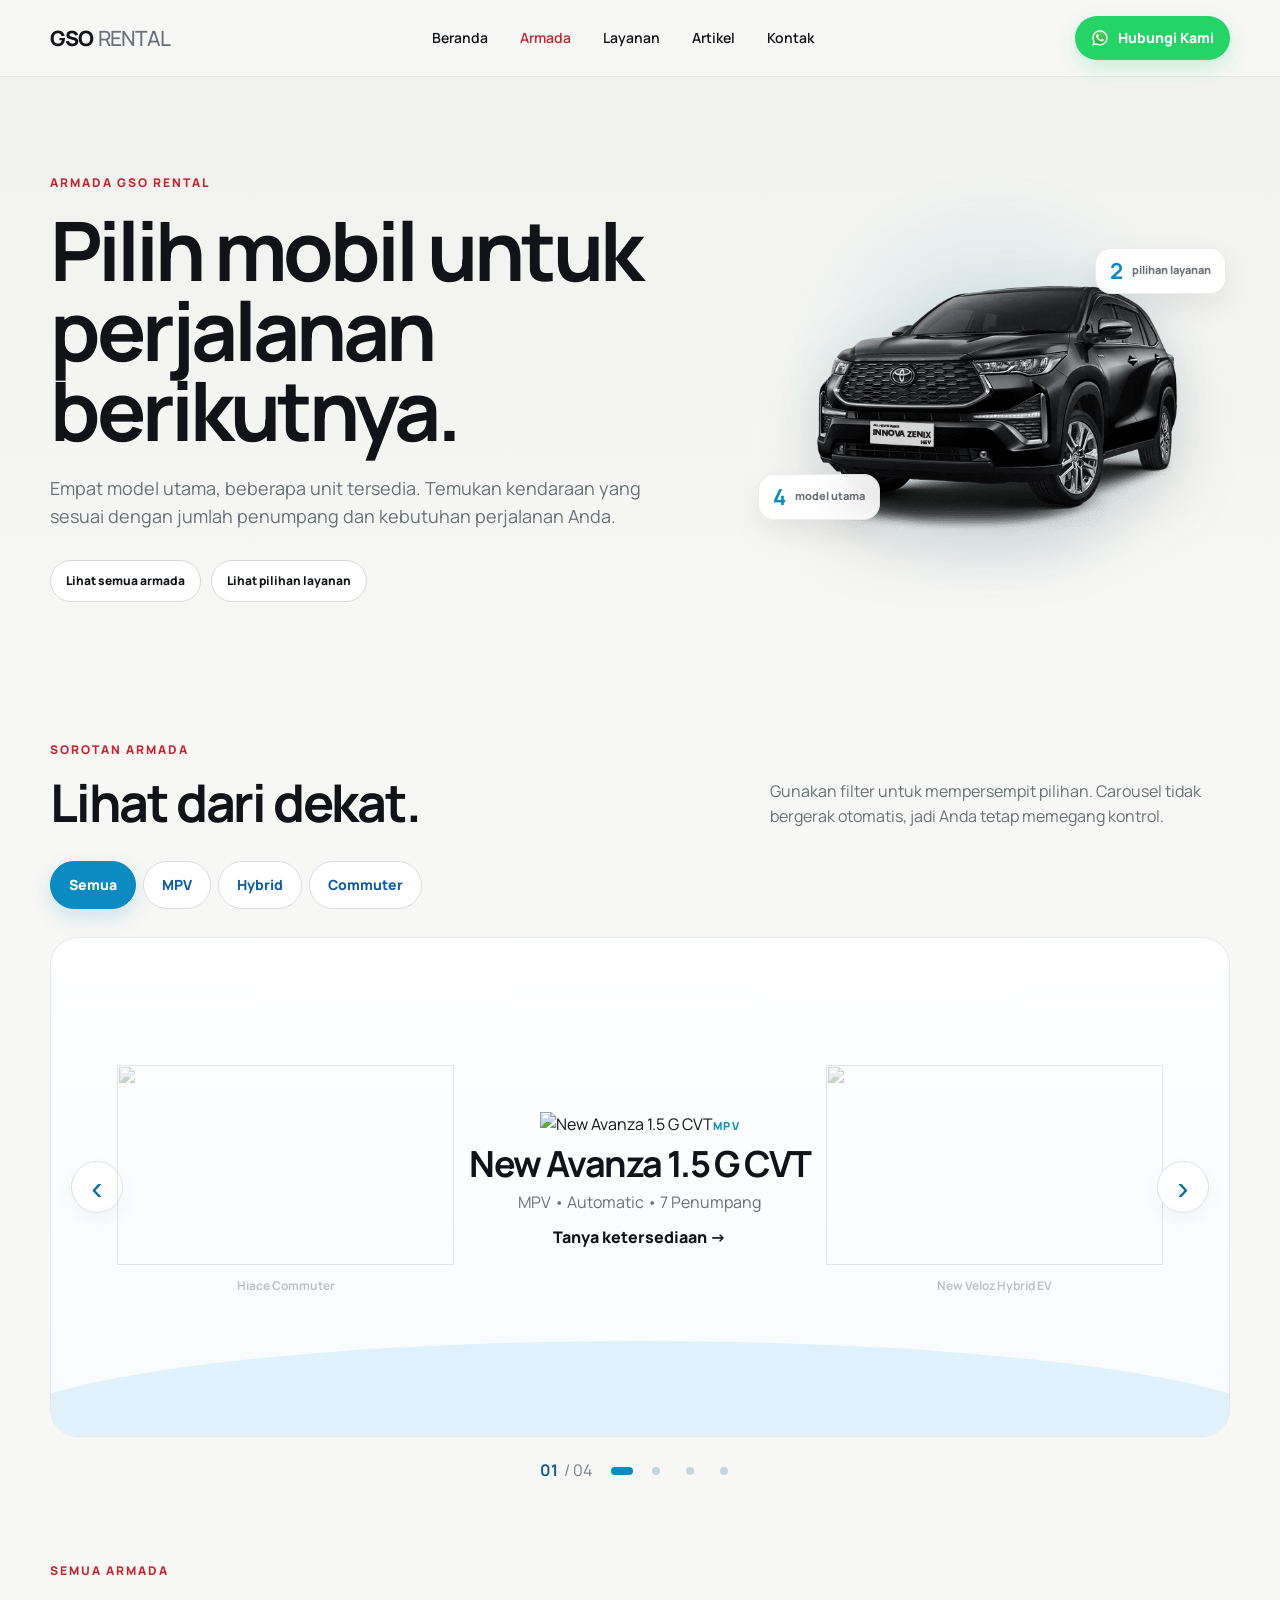
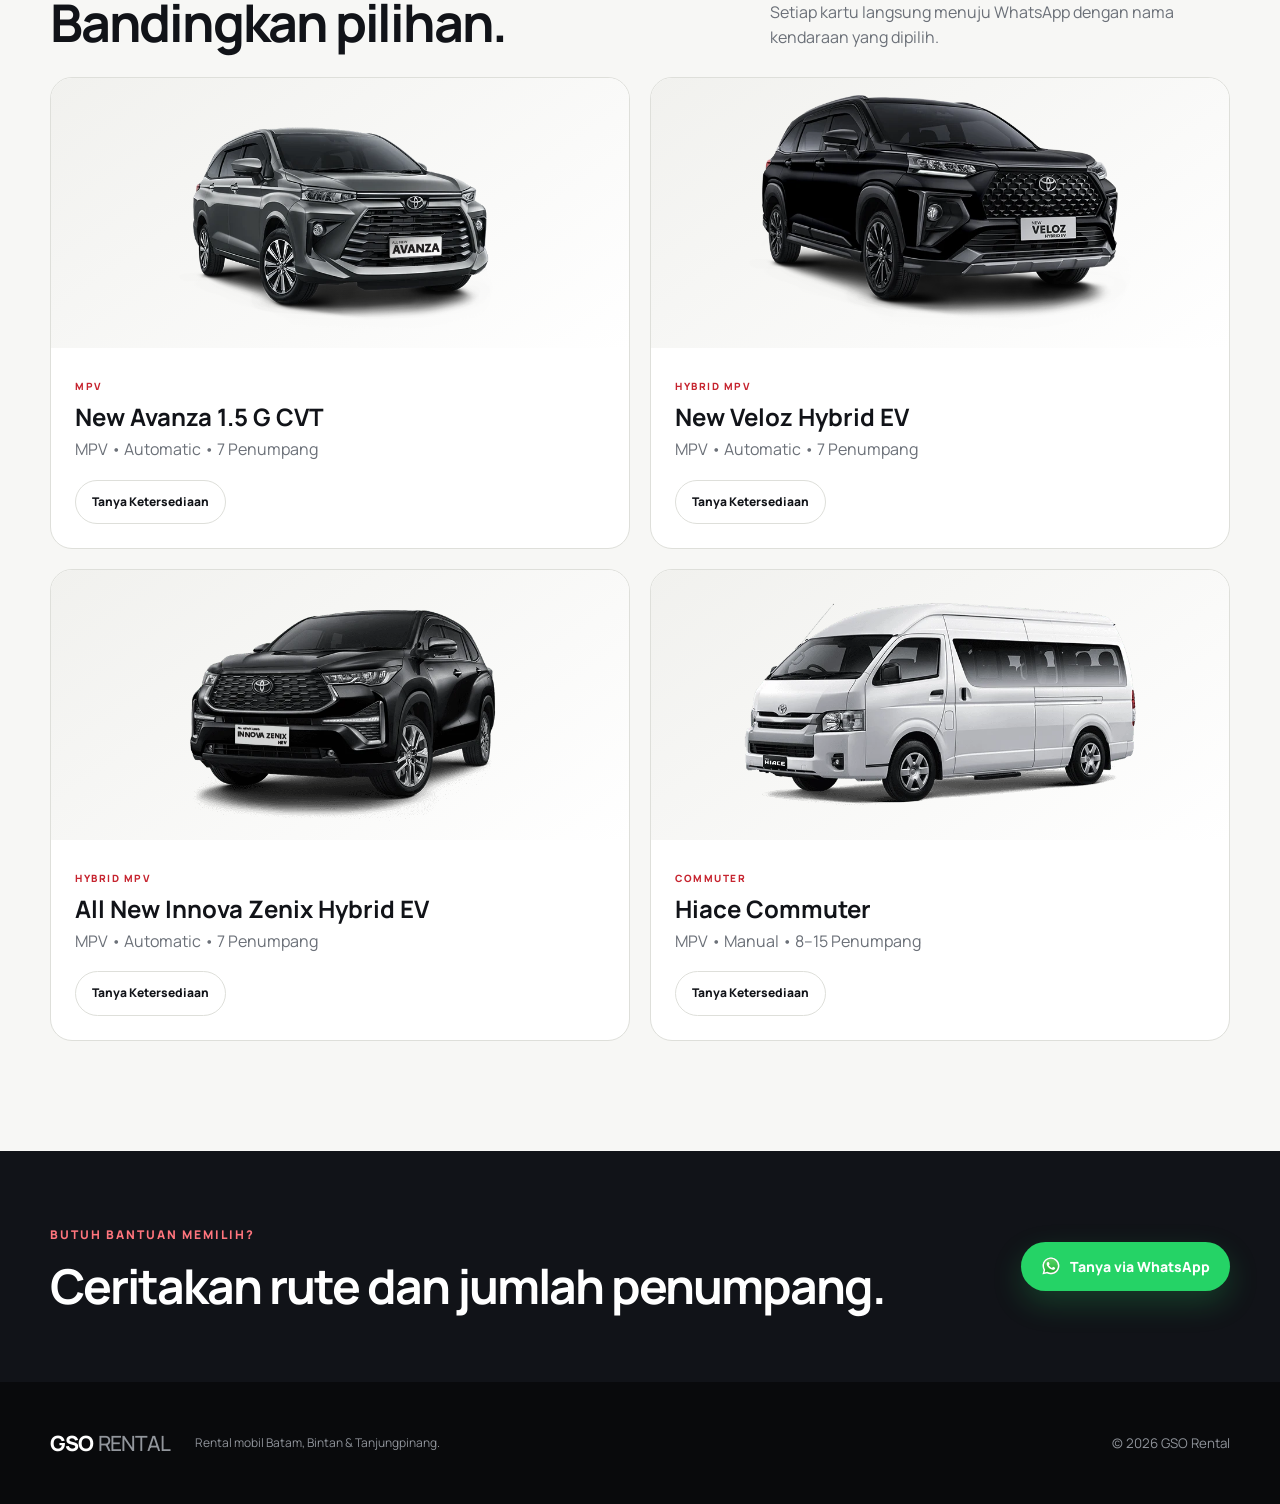
==== armada/index.html @ a5f372db "Restructure site for production clean URLs" ====
<!doctype html>
<html lang="id">
<head>
  <meta charset="utf-8">
  <meta name="viewport" content="width=device-width,initial-scale=1">
  <meta name="description" content="Lihat pilihan armada GSO Rental: Avanza, Veloz Hybrid, Innova Zenix Hybrid dan Hiace untuk kebutuhan perjalanan di Batam, Bintan dan Tanjungpinang.">
  <meta name="robots" content="noindex,nofollow">
  <meta name="theme-color" content="#111318">
  <meta property="og:locale" content="id_ID">
  <meta property="og:type" content="website">
  <meta property="og:title" content="Armada GSO Rental | Avanza, Veloz Hybrid, Zenix & Hiace">
  <meta property="og:description" content="Pilih armada GSO Rental sesuai jumlah penumpang dan kebutuhan perjalanan di Batam, Bintan dan Tanjungpinang.">
  <title>Armada | GSO Rental</title>
  <link rel="icon" href="/favicon.ico" sizes="any">
  <link rel="icon" href="/favicon.svg" type="image/svg+xml">
  <script>document.documentElement.classList.add('js');</script>
  <link rel="preconnect" href="https://fonts.googleapis.com">
  <link rel="preconnect" href="https://fonts.gstatic.com" crossorigin>
  <link href="https://fonts.googleapis.com/css2?family=Manrope:wght@400;500;600;700;800&display=swap" rel="stylesheet">
  <link rel="stylesheet" href="/style.css">
</head>
<body>
<header class="nav-wrap">
  <nav class="nav container" aria-label="Navigasi utama">
    <a class="brand" href="/" aria-label="GSO Rental beranda">GSO<span>RENTAL</span></a>
    <div class="nav-links" id="primary-nav">
      <a href="/">Beranda</a><a href="/armada/" class="active" aria-current="page">Armada</a><a href="/layanan/">Layanan</a><a href="/artikel/">Artikel</a><a href="/#kontak">Kontak</a>
    </div>
    <div class="nav-actions">
      <button class="nav-toggle" type="button" aria-expanded="false" aria-controls="primary-nav" aria-label="Buka menu"><span></span><span></span><span></span></button>
      <a class="btn btn-small nav-cta" href="https://wa.me/6281383552217" target="_blank" rel="noopener"><img src="/assets/whatsapp.svg" width="18" height="18" alt="" aria-hidden="true"> Hubungi Kami</a>
    </div>
  </nav>
</header>
<main>
  <section class="page-hero catalog-hero">
    <div class="container page-hero-inner">
      <div class="page-hero-copy">
        <span class="eyebrow">ARMADA GSO RENTAL</span>
        <h1>Pilih mobil untuk perjalanan berikutnya.</h1>
        <p>Empat model utama, beberapa unit tersedia. Temukan kendaraan yang sesuai dengan jumlah penumpang dan kebutuhan perjalanan Anda.</p>
        <div class="hero-jump-links" aria-label="Pilihan cepat armada">
          <a href="#catalog">Lihat semua armada</a>
          <a href="/layanan/">Lihat pilihan layanan</a>
        </div>
      </div>
      <div class="catalog-hero-visual" aria-hidden="true">
        <div class="catalog-hero-glow"></div>
        <img src="/assets/zenix.webp" width="688" height="408" alt="" fetchpriority="high">
        <div class="catalog-fact fact-one"><strong>4</strong><span>model utama</span></div>
        <div class="catalog-fact fact-two"><strong>2</strong><span>pilihan layanan</span></div>
      </div>
    </div>
  </section>

  <section class="catalog-section container" id="catalog">
    <div class="catalog-section-head reveal">
      <div><span class="eyebrow">SOROTAN ARMADA</span><h2>Lihat dari dekat.</h2></div>
      <p>Gunakan filter untuk mempersempit pilihan. Carousel tidak bergerak otomatis, jadi Anda tetap memegang kontrol.</p>
    </div>

    <div class="catalog-tabs reveal" aria-label="Filter armada">
      <button class="catalog-tab active" data-filter="all" type="button" aria-pressed="true">Semua</button>
      <button class="catalog-tab" data-filter="mpv" type="button" aria-pressed="false">MPV</button>
      <button class="catalog-tab" data-filter="hybrid" type="button" aria-pressed="false">Hybrid</button>
      <button class="catalog-tab" data-filter="commuter" type="button" aria-pressed="false">Commuter</button>
    </div>

    <div class="showcase reveal" id="fleet-showcase" tabindex="0" aria-label="Sorotan armada. Gunakan tombol panah untuk berpindah kendaraan.">
      <button class="showcase-arrow prev" type="button" aria-label="Armada sebelumnya">‹</button>
      <div class="showcase-side side-left"><img id="prev-car-img" src="/assets/hiace.webp" width="688" height="408" alt=""><span id="prev-car-name">Hiace Commuter</span></div>
      <div class="showcase-main" aria-live="polite"><img id="main-car-img" src="/assets/avanza.webp" width="688" height="408" alt="New Avanza 1.5 G CVT"><span class="showcase-type" id="main-car-type">MPV</span><h2 id="main-car-name">New Avanza 1.5 G CVT</h2><p id="main-car-spec">MPV • Automatic • 7 Penumpang</p><a id="main-car-cta" class="text-link" href="https://wa.me/6281383552217" target="_blank" rel="noopener">Tanya ketersediaan →</a></div>
      <div class="showcase-side side-right"><img id="next-car-img" src="/assets/veloz.webp" width="688" height="408" alt=""><span id="next-car-name">New Veloz Hybrid EV</span></div>
      <button class="showcase-arrow next" type="button" aria-label="Armada berikutnya">›</button>
    </div>

    <div class="catalog-progress reveal"><strong id="catalog-index">01</strong><span>/ 04</span><div id="catalog-dots" class="catalog-dots" aria-label="Pilih armada"></div></div>

    <div class="catalog-grid-head reveal">
      <div><span class="eyebrow">SEMUA ARMADA</span><h2>Bandingkan pilihan.</h2></div>
      <p>Setiap kartu langsung menuju WhatsApp dengan nama kendaraan yang dipilih.</p>
    </div>

    <div class="catalog-grid" id="catalog-grid">
      <article class="catalog-card reveal" data-tags="mpv">
        <div class="catalog-card-img"><img src="/assets/avanza.webp" width="688" height="408" alt="New Avanza 1.5 G CVT" loading="lazy" decoding="async"></div>
        <div><span>MPV</span><h3>New Avanza 1.5 G CVT</h3><p>MPV • Automatic • 7 Penumpang</p><a class="mini-cta" href="https://wa.me/6281383552217?text=Halo%20GSO%20Rental%2C%20saya%20ingin%20menanyakan%20New%20Avanza%201.5%20G%20CVT." target="_blank" rel="noopener">Tanya Ketersediaan</a></div>
      </article>
      <article class="catalog-card reveal" data-tags="mpv hybrid">
        <div class="catalog-card-img"><img src="/assets/veloz.webp" width="688" height="408" alt="New Veloz Hybrid EV" loading="lazy" decoding="async"></div>
        <div><span>HYBRID MPV</span><h3>New Veloz Hybrid EV</h3><p>MPV • Automatic • 7 Penumpang</p><a class="mini-cta" href="https://wa.me/6281383552217?text=Halo%20GSO%20Rental%2C%20saya%20ingin%20menanyakan%20New%20Veloz%20Hybrid%20EV." target="_blank" rel="noopener">Tanya Ketersediaan</a></div>
      </article>
      <article class="catalog-card reveal" data-tags="mpv hybrid">
        <div class="catalog-card-img"><img src="/assets/zenix.webp" width="688" height="408" alt="All New Innova Zenix Hybrid EV" loading="lazy" decoding="async"></div>
        <div><span>HYBRID MPV</span><h3>All New Innova Zenix Hybrid EV</h3><p>MPV • Automatic • 7 Penumpang</p><a class="mini-cta" href="https://wa.me/6281383552217?text=Halo%20GSO%20Rental%2C%20saya%20ingin%20menanyakan%20All%20New%20Innova%20Zenix%20Hybrid%20EV." target="_blank" rel="noopener">Tanya Ketersediaan</a></div>
      </article>
      <article class="catalog-card reveal" data-tags="commuter">
        <div class="catalog-card-img"><img src="/assets/hiace.webp" width="688" height="408" alt="Hiace Commuter" loading="lazy" decoding="async"></div>
        <div><span>COMMUTER</span><h3>Hiace Commuter</h3><p>MPV • Manual • 8–15 Penumpang</p><a class="mini-cta" href="https://wa.me/6281383552217?text=Halo%20GSO%20Rental%2C%20saya%20ingin%20menanyakan%20Hiace%20Commuter." target="_blank" rel="noopener">Tanya Ketersediaan</a></div>
      </article>
    </div>
    <p class="catalog-empty" id="catalog-empty" hidden>Tidak ada armada pada kategori ini.</p>
  </section>

  <section class="cta-band"><div class="container reveal"><div><span class="eyebrow">BUTUH BANTUAN MEMILIH?</span><h2>Ceritakan rute dan jumlah penumpang.</h2></div><a class="btn btn-primary" href="https://wa.me/6281383552217?text=Halo%20GSO%20Rental%2C%20saya%20ingin%20dibantu%20memilih%20unit." target="_blank" rel="noopener"><img src="/assets/whatsapp.svg" width="20" height="20" alt="" aria-hidden="true"> Tanya via WhatsApp</a></div></section>
</main>
<footer><div class="container"><a class="brand inverse" href="/">GSO<span>RENTAL</span></a><p>Rental mobil Batam, Bintan & Tanjungpinang.</p><small>© <span id="year"></span> GSO Rental</small></div></footer>
<script src="/script.js"></script><script src="/armada.js"></script>
</body></html>
---- style.css ----
:root{
  --ink:#111318;
  --muted:#6b7078;
  --paper:#f7f7f5;
  --line:#dedfda;
  --accent:#c6242f;
  --dark:#111318;
  --white:#fff;
  --wa:#25d366;
  --radius:22px;
}
*{box-sizing:border-box}
html{scroll-behavior:smooth}
body{margin:0;font-family:Manrope,system-ui,-apple-system,BlinkMacSystemFont,"Segoe UI",sans-serif;color:var(--ink);background:var(--paper);line-height:1.55;overflow-x:hidden}
img{max-width:100%}
button,a{touch-action:manipulation}
a:focus-visible,button:focus-visible{outline:3px solid rgba(11,139,194,.38);outline-offset:3px}
.container{width:min(1180px,calc(100% - 40px));margin:auto}

/* Navigation */
.nav-wrap{position:sticky;top:0;z-index:30;background:rgba(247,247,245,.90);backdrop-filter:blur(18px);-webkit-backdrop-filter:blur(18px);border-bottom:1px solid rgba(17,19,24,.07)}
.nav{position:relative;height:76px;display:flex;align-items:center;justify-content:space-between;gap:18px}
.brand{font-size:21px;font-weight:800;letter-spacing:-1px;text-decoration:none;color:var(--ink);flex-shrink:0}
.brand span{font-weight:500;margin-left:5px;color:var(--muted)}
.nav-links{display:flex;align-items:center;gap:32px}
.nav-links a{color:var(--ink);text-decoration:none;font-weight:600;font-size:14px;min-height:40px;display:inline-flex;align-items:center}
.nav-links a:hover,.nav-links a.active{color:var(--accent)}
.nav-actions{display:flex;align-items:center;gap:10px;flex-shrink:0}
.nav-toggle{display:none;width:44px;height:44px;border:1px solid var(--line);border-radius:999px;background:#fff;padding:0;align-items:center;justify-content:center;flex-direction:column;gap:4px;cursor:pointer}
.nav-toggle span{display:block;width:17px;height:2px;border-radius:2px;background:var(--ink);transition:transform .2s ease,opacity .2s ease}
.nav-toggle[aria-expanded="true"] span:nth-child(1){transform:translateY(6px) rotate(45deg)}
.nav-toggle[aria-expanded="true"] span:nth-child(2){opacity:0}
.nav-toggle[aria-expanded="true"] span:nth-child(3){transform:translateY(-6px) rotate(-45deg)}

/* Buttons */
.btn{display:inline-flex;align-items:center;justify-content:center;gap:9px;padding:14px 20px;border-radius:999px;background:var(--ink);color:#fff;text-decoration:none;font-size:14px;font-weight:800;transition:transform .22s ease,background .22s ease,border-color .22s ease,box-shadow .22s ease}
.btn img{width:20px;height:20px;display:block}
.btn-small{padding:11px 16px}
.btn-dark{background:var(--ink)}
.btn-primary{background:var(--wa);box-shadow:0 12px 30px rgba(37,211,102,.22);color:#fff}
.btn-ghost{background:rgba(255,255,255,.08);border:1px solid rgba(255,255,255,.42);backdrop-filter:blur(10px);-webkit-backdrop-filter:blur(10px)}
.nav-cta{background:var(--wa);color:#fff;box-shadow:0 8px 20px rgba(37,211,102,.22)}
.nav-cta img{width:18px;height:18px}
@media(hover:hover){
  .btn:hover{transform:translateY(-2px);background:var(--accent)}
  .btn-primary:hover,.nav-cta:hover{background:#20be5b;box-shadow:0 12px 28px rgba(37,211,102,.28)}
  .btn-ghost:hover{background:rgba(255,255,255,.16);border-color:#fff}
}

/* Home hero */
.hero-photo{position:relative;min-height:690px;background-image:url('assets/hero-handover.webp');background-size:cover;background-position:center 46%;isolation:isolate;overflow:hidden}
.hero-overlay{position:absolute;inset:0;z-index:-1;background:linear-gradient(90deg,rgba(7,9,12,.88) 0%,rgba(7,9,12,.74) 34%,rgba(7,9,12,.34) 58%,rgba(7,9,12,.08) 84%),linear-gradient(0deg,rgba(7,9,12,.24),transparent 45%)}
.hero{min-height:690px;display:flex;align-items:center;padding-top:70px;padding-bottom:80px}
.hero-copy{max-width:640px;color:#fff}
.eyebrow{display:inline-block;font-size:12px;font-weight:800;letter-spacing:2px;color:var(--accent);margin-bottom:17px}
.hero-eyebrow{color:#ff757d}
.hero h1,.section h2,.service-section h2,.contact h2{font-size:clamp(42px,6vw,76px);line-height:.98;letter-spacing:-3.5px;margin:0;text-wrap:balance}
.hero h1 em{font-style:normal;color:#fff}
.hero-copy>p{max-width:590px;font-size:18px;color:rgba(255,255,255,.78);margin:24px 0 30px}
.hero-actions{display:flex;gap:12px;align-items:center;flex-wrap:wrap}
.hero-meta{display:flex;gap:10px;flex-wrap:wrap;margin-top:34px;color:rgba(255,255,255,.88);font-size:12px;font-weight:700}
.hero-meta span{border:1px solid rgba(255,255,255,.22);background:rgba(7,9,12,.25);backdrop-filter:blur(8px);-webkit-backdrop-filter:blur(8px);padding:8px 11px;border-radius:999px}

/* Shared sections */
.section{padding:110px 0}
.section-head{display:flex;justify-content:space-between;align-items:end;gap:50px;margin-bottom:45px}
.section-head h2,.service-section h2,.contact h2{font-size:clamp(36px,5vw,58px)}
.section-head>p{max-width:450px;color:var(--muted);margin:0}
.center-actions{text-align:center;margin-top:34px}
.text-link{font-weight:800;color:var(--ink);text-decoration:none}
.text-link:hover{color:var(--accent)}

/* Fleet cards */
.fleet-grid{display:grid;grid-template-columns:1fr 1fr;gap:20px}
.car-card{background:#fff;border:1px solid var(--line);border-radius:var(--radius);overflow:hidden;transition:transform .3s ease,box-shadow .3s ease}
.car-img{height:315px;display:flex;align-items:center;justify-content:center;background:linear-gradient(145deg,#f1f1ee,#fff);overflow:hidden}
.car-img.dark{background:linear-gradient(145deg,#e9e9e5,#fafafa)}
.car-img img{width:94%;height:94%;object-fit:contain;transition:transform .4s ease}
.car-info{display:flex;justify-content:space-between;align-items:end;padding:24px;gap:24px}
.car-info span,.catalog-card span{font-size:10px;font-weight:800;letter-spacing:1.5px;color:var(--accent)}
.car-info h3{font-size:23px;line-height:1.15;margin:5px 0 4px}
.car-info p{margin:0;color:var(--muted);font-size:14px}
.mini-cta,.price-note a,.service-card a{font-size:12px;font-weight:800;color:var(--ink);text-decoration:none}
.mini-cta{display:inline-flex;align-items:center;justify-content:center;white-space:nowrap;padding:12px 16px;border-radius:999px;border:1px solid var(--line);background:#fff;transition:.2s;min-height:42px}
.price-note{text-align:center;color:var(--muted);font-size:13px;margin-top:30px}
@media(hover:hover){
  .car-card:hover{transform:translateY(-5px);box-shadow:0 24px 60px rgba(0,0,0,.08)}
  .car-card:hover img{transform:scale(1.04)}
  .mini-cta:hover{color:#fff;background:var(--ink);border-color:var(--ink)}
}

/* Service overview */
.service-section{background:var(--dark);color:#fff;padding:110px 0}
.section-head.light p{color:#aeb1b7}
.service-grid{display:grid;grid-template-columns:1fr 1fr;gap:20px}
.service-card{position:relative;border:1px solid #30333a;border-radius:var(--radius);padding:38px;min-height:330px;background:linear-gradient(145deg,#181b20,#111318)}
.service-card .num{color:#ff757d;font-size:12px;font-weight:800;letter-spacing:2px}
.service-card h3{font-size:31px;margin:55px 0 10px}
.service-card p{color:#aeb1b7;max-width:480px}
.service-card a{color:#fff;position:absolute;bottom:38px;min-height:30px;display:inline-flex;align-items:center}
.service-card a:hover{color:#7affaa}

/* Use cases */
.usecase-section{padding:110px 0;background:#eef0ed;border-top:1px solid var(--line);border-bottom:1px solid var(--line)}
.usecase-grid{display:grid;grid-template-columns:repeat(4,1fr);gap:18px}
.usecase-card{background:#fff;border:1px solid var(--line);border-radius:20px;overflow:hidden;min-width:0;transition:transform .25s ease,box-shadow .25s ease}
.usecase-card img{display:block;width:100%;aspect-ratio:1.28/1;object-fit:cover}
.usecase-card>div{padding:20px}
.usecase-card h3{margin:0 0 8px;font-size:21px}
.usecase-card p{margin:0;color:var(--muted);font-size:14px}
@media(hover:hover){.usecase-card:hover{transform:translateY(-4px);box-shadow:0 20px 45px rgba(0,0,0,.07)}}

/* Map and contact */
.map-section{display:grid;grid-template-columns:.8fr 1.2fr;gap:70px;align-items:center;padding:110px 0}
.map-copy h2{font-size:clamp(36px,5vw,58px);line-height:1;letter-spacing:-2.6px;margin:0 0 20px;text-wrap:balance}
.map-copy p{color:var(--muted);max-width:430px}
.map-placeholder{position:relative;min-height:360px;border:1px solid var(--line);border-radius:24px;overflow:hidden;display:flex;flex-direction:column;align-items:center;justify-content:center;background:#eef1ef;color:var(--ink)}
.map-grid{position:absolute;inset:-10%;opacity:.45;background-image:linear-gradient(#cfd7d3 1px,transparent 1px),linear-gradient(90deg,#cfd7d3 1px,transparent 1px);background-size:42px 42px;transform:rotate(-7deg) scale(1.1)}
.map-placeholder>*:not(.map-grid){position:relative;z-index:1}
.map-pin{width:48px;height:48px;border-radius:50%;display:grid;place-items:center;background:var(--accent);color:#fff;font-size:24px;box-shadow:0 12px 28px rgba(198,36,47,.2);margin-bottom:12px}
.map-placeholder span{font-size:12px;color:var(--muted);margin-top:4px}
.contact{display:grid;grid-template-columns:.85fr 1.15fr;gap:80px;align-items:center;padding:120px 0}
.contact-copy p{color:var(--muted);max-width:500px}
.contact-panel{border-top:1px solid var(--line)}
.contact-row{display:flex;justify-content:space-between;align-items:center;padding:24px 4px;border-bottom:1px solid var(--line);text-decoration:none;color:var(--ink)}
.contact-row small,.contact-row em,.social-block>small{display:block;color:var(--muted);font-size:10px;letter-spacing:1px;font-style:normal}
.contact-row strong{display:block;font-size:20px;margin:3px 0}
.contact-row b{font-size:22px;color:var(--accent)}
.contact-row.muted{opacity:.72}
.contact-wa{width:30px;height:30px}

/* Shared page heroes */
.page-hero{padding:104px 0 76px;background:linear-gradient(180deg,#f1f2ef,#f7f7f5)}
.page-hero-inner{display:grid;grid-template-columns:minmax(0,1.15fr) minmax(340px,.85fr);gap:70px;align-items:center}
.page-hero-copy h1,.page-hero h1{font-size:clamp(46px,7vw,82px);line-height:.98;letter-spacing:-4px;max-width:980px;margin:0;text-wrap:balance}
.page-hero-copy p,.page-hero>div>p{font-size:18px;color:var(--muted);max-width:700px;margin:24px 0 0}
.hero-jump-links{display:flex;flex-wrap:wrap;gap:10px;margin-top:30px}
.hero-jump-links a{display:inline-flex;align-items:center;min-height:42px;padding:10px 15px;border:1px solid #d7d9d6;border-radius:999px;background:#fff;color:var(--ink);text-decoration:none;font-size:12px;font-weight:800;transition:.2s}
.hero-jump-links a:hover{border-color:#aeb3b0;transform:translateY(-1px)}

/* Armada hero */
.catalog-hero{overflow:hidden;padding-top:92px;padding-bottom:64px}
.catalog-hero-visual{position:relative;min-height:360px;display:flex;align-items:center;justify-content:center}
.catalog-hero-glow{position:absolute;width:430px;height:430px;border-radius:50%;background:radial-gradient(circle,rgba(11,139,194,.17) 0%,rgba(11,139,194,.06) 42%,transparent 70%);filter:blur(4px)}
.catalog-hero-visual>img{position:relative;width:min(100%,560px);height:auto;object-fit:contain;filter:drop-shadow(0 26px 32px rgba(20,31,38,.16));transform:translateY(12px)}
.catalog-fact{position:absolute;z-index:2;display:flex;align-items:center;gap:9px;background:rgba(255,255,255,.92);border:1px solid rgba(17,19,24,.08);box-shadow:0 12px 30px rgba(20,31,38,.08);backdrop-filter:blur(10px);-webkit-backdrop-filter:blur(10px);border-radius:16px;padding:11px 14px}
.catalog-fact strong{font-size:22px;line-height:1;color:#0b8bc2}
.catalog-fact span{font-size:11px;font-weight:800;color:var(--muted);line-height:1.15}
.fact-one{left:0;bottom:46px}.fact-two{right:4px;top:42px}

/* Armada catalog */
.catalog-section{padding:70px 0 110px;scroll-margin-top:90px}
.catalog-section-head,.catalog-grid-head{display:flex;justify-content:space-between;align-items:end;gap:50px;margin-bottom:32px}
.catalog-section-head h2,.catalog-grid-head h2{font-size:clamp(34px,4.5vw,52px);line-height:1;letter-spacing:-2.2px;margin:0;text-wrap:balance}
.catalog-section-head>p,.catalog-grid-head>p{max-width:460px;color:var(--muted);margin:0}
.catalog-tabs{display:flex;justify-content:flex-start;gap:7px;flex-wrap:wrap;margin-bottom:28px}
.catalog-tab{border:1px solid #d7dde2;background:#fff;color:#0f5fa4;border-radius:999px;padding:12px 18px;min-height:44px;font:inherit;font-size:14px;font-weight:800;cursor:pointer;transition:.2s}
.catalog-tab:hover,.catalog-tab.active{background:#0b8bc2;border-color:#0b8bc2;color:#fff;box-shadow:0 8px 20px rgba(11,139,194,.18)}
.showcase{position:relative;display:grid;grid-template-columns:1fr 1.4fr 1fr;align-items:center;min-height:500px;padding:20px 66px 32px;background:linear-gradient(180deg,#fff,#f7fbfd);border:1px solid #e3e8eb;border-radius:28px;overflow:hidden}
.showcase:after{content:"";position:absolute;left:-5%;right:-5%;bottom:-85px;height:180px;border-radius:50%;background:#dff2fb;z-index:0}
.showcase-main,.showcase-side,.showcase-arrow{position:relative;z-index:1}
.showcase-main{text-align:center}
.showcase-main img{width:100%;height:280px;object-fit:contain}
.showcase-main h2{font-size:36px;line-height:1.08;letter-spacing:-1.6px;margin:8px 0 6px;text-wrap:balance}
.showcase-main p{color:var(--muted);margin:0 0 10px}
.showcase-type{font-size:11px;font-weight:800;letter-spacing:1.6px;color:#0b8bc2}
.showcase-side{text-align:center;opacity:.42;filter:saturate(.55)}
.showcase-side img{width:100%;height:200px;object-fit:contain}
.showcase-side span{font-size:12px;font-weight:700;color:var(--muted)}
.showcase-arrow{position:absolute;top:50%;transform:translateY(-50%);width:52px;height:52px;border-radius:50%;border:1px solid #d9e3e8;background:#fff;color:#0b6da8;font-size:34px;line-height:1;cursor:pointer;box-shadow:0 8px 20px rgba(0,0,0,.04)}
.showcase-arrow.prev{left:20px}.showcase-arrow.next{right:20px}
.catalog-progress{display:flex;align-items:center;justify-content:center;gap:6px;margin:18px 0 70px;color:#75808a;min-height:32px}
.catalog-progress strong{color:#0d5f96}
.catalog-dots{display:flex;align-items:center;gap:2px;margin-left:8px}
.catalog-dot{position:relative;width:32px;height:32px;border:0;background:transparent;padding:0;cursor:pointer;border-radius:50%}
.catalog-dot:before{content:"";position:absolute;left:50%;top:50%;width:8px;height:8px;transform:translate(-50%,-50%);border-radius:99px;background:#c5d5de;transition:width .2s ease,background .2s ease}
.catalog-dot.active:before{width:22px;background:#0b8bc2}
.catalog-grid-head{margin-bottom:28px}
.catalog-grid{display:grid;grid-template-columns:repeat(2,1fr);gap:20px}
.catalog-card{background:#fff;border:1px solid var(--line);border-radius:22px;overflow:hidden;transition:opacity .2s ease,transform .2s ease}
.catalog-card[hidden]{display:none}
.catalog-card-img{height:270px;background:linear-gradient(145deg,#f1f1ee,#fff);display:flex;align-items:center;justify-content:center}
.catalog-card-img img{width:88%;height:88%;object-fit:contain}
.catalog-card>div:last-child{padding:24px}
.catalog-card h3{font-size:24px;margin:6px 0;line-height:1.15}
.catalog-card p{color:var(--muted);margin:0 0 18px}
.catalog-empty{text-align:center;color:var(--muted);padding:35px 0}

/* Layanan page hero and detail */
.service-hero{padding-top:92px;padding-bottom:64px}
.service-hero-inner{display:grid;grid-template-columns:minmax(0,1.15fr) minmax(320px,.85fr);gap:70px;align-items:center}
.service-hero-options{display:grid;gap:12px}
.service-hero-options a{display:grid;grid-template-columns:auto 1fr;column-gap:16px;row-gap:3px;padding:22px 24px;border:1px solid var(--line);border-radius:20px;background:#fff;color:var(--ink);text-decoration:none;transition:transform .2s ease,box-shadow .2s ease,border-color .2s ease}
.service-hero-options span{grid-row:1/3;font-size:12px;letter-spacing:1.5px;font-weight:800;color:var(--accent);padding-top:4px}
.service-hero-options strong{font-size:21px;line-height:1.15}
.service-hero-options small{color:var(--muted);line-height:1.45}
@media(hover:hover){.service-hero-options a:hover{transform:translateY(-3px);box-shadow:0 18px 36px rgba(0,0,0,.06);border-color:#c6c9c5}}
.service-detail{display:grid;grid-template-columns:1fr 1fr;gap:70px;align-items:center;padding:100px 0;scroll-margin-top:90px}
.service-detail.reverse{direction:rtl}
.service-detail.reverse>*{direction:ltr}
.service-detail-media img{display:block;width:100%;aspect-ratio:1.18/1;object-fit:cover;border-radius:24px}
.service-detail-copy h2{font-size:clamp(34px,4.5vw,56px);line-height:1.03;letter-spacing:-2.4px;margin:0 0 20px;text-wrap:balance}
.service-detail-copy p,.service-detail-copy li{color:var(--muted)}
.service-detail-copy ul{padding-left:20px;margin:24px 0 28px}
.service-detail-copy li{margin:8px 0}

/* Article */
.article-hero{padding-bottom:66px}
.article-section{padding:70px 0 110px}
.article-grid{display:grid;grid-template-columns:repeat(3,1fr);gap:20px}
.article-card{background:#fff;border:1px solid var(--line);border-radius:22px;overflow:hidden}
.article-placeholder{min-height:190px;display:grid;place-items:center;background:linear-gradient(135deg,#e9ece9,#f8f9f7);color:#7e8582;font-size:12px;font-weight:800;letter-spacing:2px}
.article-body{padding:24px}
.article-body>span{font-size:10px;letter-spacing:1.6px;color:var(--accent);font-weight:800}
.article-body h2{font-size:24px;line-height:1.18;margin:8px 0 10px}
.article-body p{color:var(--muted);margin:0}
.article-note{margin-top:34px;padding:24px;border:1px dashed #c7cbc8;border-radius:18px;color:var(--muted)}
.article-note strong{color:var(--ink)}
.article-note code{background:#eceeeb;padding:2px 6px;border-radius:6px}

/* CTA and footer */
.cta-band{padding:70px 0;background:#111318;color:#fff}
.cta-band .container{display:flex;align-items:center;justify-content:space-between;gap:32px}
.cta-band h2{font-size:clamp(30px,4vw,48px);line-height:1.05;letter-spacing:-2px;margin:0;text-wrap:balance}
.cta-band .eyebrow{color:#ff757d}
footer{background:#090a0c;color:#fff;padding:40px 0}
footer .container{display:flex;align-items:center;gap:25px}
footer p{color:#8f939a;font-size:12px;flex:1}
.brand.inverse{color:#fff}.brand.inverse span{color:#92969c}
footer small{color:#8f939a}

/* Progressive enhancement: content stays visible if JS is blocked or fails. */
.reveal{opacity:1;transform:none}
.js .reveal{opacity:1;transform:translateY(16px);transition:transform .55s ease}
.js .reveal.visible{transform:none}

@media(max-width:1000px){
  .page-hero-inner,.service-hero-inner{grid-template-columns:1fr .75fr;gap:38px}
  .catalog-fact{display:none}
}

@media(max-width:900px){
  .nav{height:72px}
  .nav-toggle{display:flex}
  .nav-links{position:absolute;left:0;right:0;top:calc(100% + 8px);display:flex;flex-direction:column;align-items:stretch;gap:2px;padding:10px;background:rgba(255,255,255,.97);border:1px solid var(--line);border-radius:18px;box-shadow:0 18px 50px rgba(17,19,24,.12);opacity:0;visibility:hidden;transform:translateY(-8px);transition:opacity .18s ease,transform .18s ease,visibility .18s ease}
  .nav-links.open{opacity:1;visibility:visible;transform:none}
  .nav-links a{min-height:44px;padding:0 13px;border-radius:11px}
  .nav-links a:hover,.nav-links a.active{background:#f1f2ef}
  .hero-photo,.hero{min-height:650px}
  .hero-photo{background-position:60% center}
  .hero-overlay{background:linear-gradient(90deg,rgba(7,9,12,.92) 0%,rgba(7,9,12,.75) 60%,rgba(7,9,12,.3) 100%),linear-gradient(0deg,rgba(7,9,12,.24),transparent 45%)}
  .hero{padding-top:60px;padding-bottom:70px;align-items:flex-end}
  .hero-copy{max-width:560px}
  .hero h1{letter-spacing:-2.5px}
  .hero-copy>p{font-size:16px;max-width:500px}
  .section,.service-section{padding:82px 0}
  .section-head{display:block}
  .section-head>p{margin-top:18px}
  .service-grid,.contact{grid-template-columns:1fr}
  .contact{gap:35px;padding:82px 0}
  .usecase-grid{grid-template-columns:repeat(2,1fr)}
  .map-section{grid-template-columns:1fr;gap:32px}
  .page-hero-inner,.service-hero-inner{grid-template-columns:1fr}
  .catalog-hero-visual{min-height:290px;margin-top:-12px}
  .catalog-hero-visual>img{max-width:560px}
  .catalog-section-head,.catalog-grid-head{display:block}
  .catalog-section-head>p,.catalog-grid-head>p{margin-top:14px}
  .showcase{grid-template-columns:.7fr 1.5fr .7fr;min-height:470px;padding-inline:54px}
  .showcase-side img{height:150px}.showcase-main img{height:240px}.showcase-main h2{font-size:30px}
  .service-detail{grid-template-columns:1fr;gap:34px}
  .service-detail.reverse{direction:ltr}
  .article-grid{grid-template-columns:1fr 1fr}
  footer .container{align-items:flex-start;flex-direction:column;gap:5px}
  footer p{margin:3px 0}
}

@media(max-width:720px){
  .page-hero{padding:78px 0 52px}
  .page-hero-copy h1,.page-hero h1{letter-spacing:-2.5px}
  .page-hero-copy p,.page-hero>div>p{font-size:16px}
  .catalog-hero,.service-hero{padding-top:68px}
  .catalog-hero-visual{min-height:235px;margin-top:8px}
  .catalog-hero-glow{width:320px;height:320px}
  .catalog-section{padding-top:52px}
  .fleet-grid{display:flex;gap:16px;overflow-x:auto;scroll-snap-type:x mandatory;overscroll-behavior-inline:contain;padding-bottom:8px;margin-right:-6px}
  .fleet-grid::-webkit-scrollbar{height:7px}.fleet-grid::-webkit-scrollbar-thumb{background:#cbcec9;border-radius:999px}
  .car-card{min-width:86vw;max-width:360px;flex:0 0 86vw;scroll-snap-align:start}
  .car-img{height:210px;padding:8px 10px}.car-img img{width:88%;height:88%}
  .car-info{display:grid;grid-template-columns:1fr;align-items:start;padding:20px;gap:16px}.car-info h3{font-size:25px}.mini-cta{width:100%;padding:13px 16px}
  .usecase-grid{display:flex;overflow-x:auto;scroll-snap-type:x mandatory;overscroll-behavior-inline:contain;padding-bottom:8px}.usecase-card{flex:0 0 82vw;scroll-snap-align:start}
  .catalog-tabs{overflow-x:auto;overscroll-behavior-inline:contain;flex-wrap:nowrap;padding-bottom:5px}.catalog-tab{flex:0 0 auto}
  .showcase{grid-template-columns:1fr;min-height:auto;padding:50px 48px 48px}.showcase-side{display:none}.showcase-main img{height:230px}.showcase-arrow{width:44px;height:44px}.showcase-arrow.prev{left:10px}.showcase-arrow.next{right:10px}
  .catalog-progress{margin-bottom:52px}
  .catalog-grid{grid-template-columns:1fr}.catalog-card-img{height:220px}
  .cta-band .container{display:block}.cta-band .btn{margin-top:24px}
  .article-grid{grid-template-columns:1fr}
}

@media(max-width:520px){
  .container{width:min(100% - 28px,1180px)}
  .nav .brand{font-size:18px}
  .nav-actions{gap:7px}
  .nav-toggle{width:42px;height:42px}
  .nav-cta{font-size:12px;padding:10px 12px;min-height:42px;white-space:nowrap}.nav-cta img{width:17px;height:17px}
  .hero-photo,.hero{min-height:600px}
  .hero-photo{background-position:66% center}
  .hero-overlay{background:linear-gradient(180deg,rgba(7,9,12,.78) 0%,rgba(7,9,12,.65) 38%,rgba(7,9,12,.52) 100%)}
  .hero{padding-top:46px;padding-bottom:46px;align-items:flex-end}
  .hero h1{font-size:clamp(38px,13vw,52px);line-height:1.02;letter-spacing:-2.1px}.hero-copy>p{font-size:14px;max-width:95%}
  .hero-actions{display:flex;flex-wrap:nowrap;gap:8px;align-items:center}.hero-actions .btn{flex:0 0 auto;min-height:42px;padding:10px 13px;font-size:12.5px;line-height:1;gap:7px;white-space:nowrap}.hero-actions .btn img{width:17px;height:17px}
  .hero-meta{gap:7px;margin-top:22px}.hero-meta span{padding:7px 9px;font-size:10px}
  .section-head h2,.service-section h2,.contact h2{font-size:34px}
  .service-section .section-head{margin-bottom:32px}.service-section .service-title{font-size:35px;line-height:1.12;letter-spacing:-1.35px;max-width:320px;text-wrap:balance}.service-section .section-head>p{margin-top:16px;line-height:1.7;max-width:360px}
  .car-card{min-width:84vw;flex-basis:84vw}.car-img{height:190px}
  .service-card{padding:28px;min-height:300px}.service-card h3{font-size:27px;margin-top:44px}.service-card a{bottom:28px}
  .usecase-section{padding:82px 0}.usecase-card{flex-basis:84vw}.usecase-card img{aspect-ratio:1.35/1}
  .map-section{padding:82px 0}.map-placeholder{min-height:300px}
  .contact-row strong{font-size:16px}
  .catalog-hero-visual{min-height:205px}.catalog-hero-visual>img{width:108%;max-width:none}.catalog-hero-glow{width:280px;height:280px}
  .catalog-section{padding-top:44px}.catalog-tabs{justify-content:flex-start}.catalog-tab{padding:10px 14px;font-size:13px}
  .showcase{padding:42px 44px 38px}.showcase-main img{height:190px}.showcase-main h2{font-size:26px}.showcase-main p{font-size:13px}.showcase-arrow{top:42%}
  .catalog-grid-head{margin-top:4px}
  .service-hero-options a{padding:18px}.service-hero-options strong{font-size:19px}
  .service-detail{padding:76px 0}.service-detail-copy h2{font-size:34px}
  .article-section{padding:60px 0 82px}
}

@media(max-width:380px){
  .nav-cta{font-size:11px;padding:9px 10px}.nav-cta img{display:none}
  .hero-actions{gap:6px}.hero-actions .btn{font-size:11.5px;padding:9px 11px}.hero-actions .btn img{width:16px;height:16px}
  .service-section .service-title{font-size:32px;line-height:1.14}
}

@media(prefers-reduced-motion:reduce){
  html{scroll-behavior:auto}
  *,*::before,*::after{transition-duration:.01ms!important;animation-duration:.01ms!important;animation-iteration-count:1!important}
  .js .reveal{opacity:1;transform:none}
}
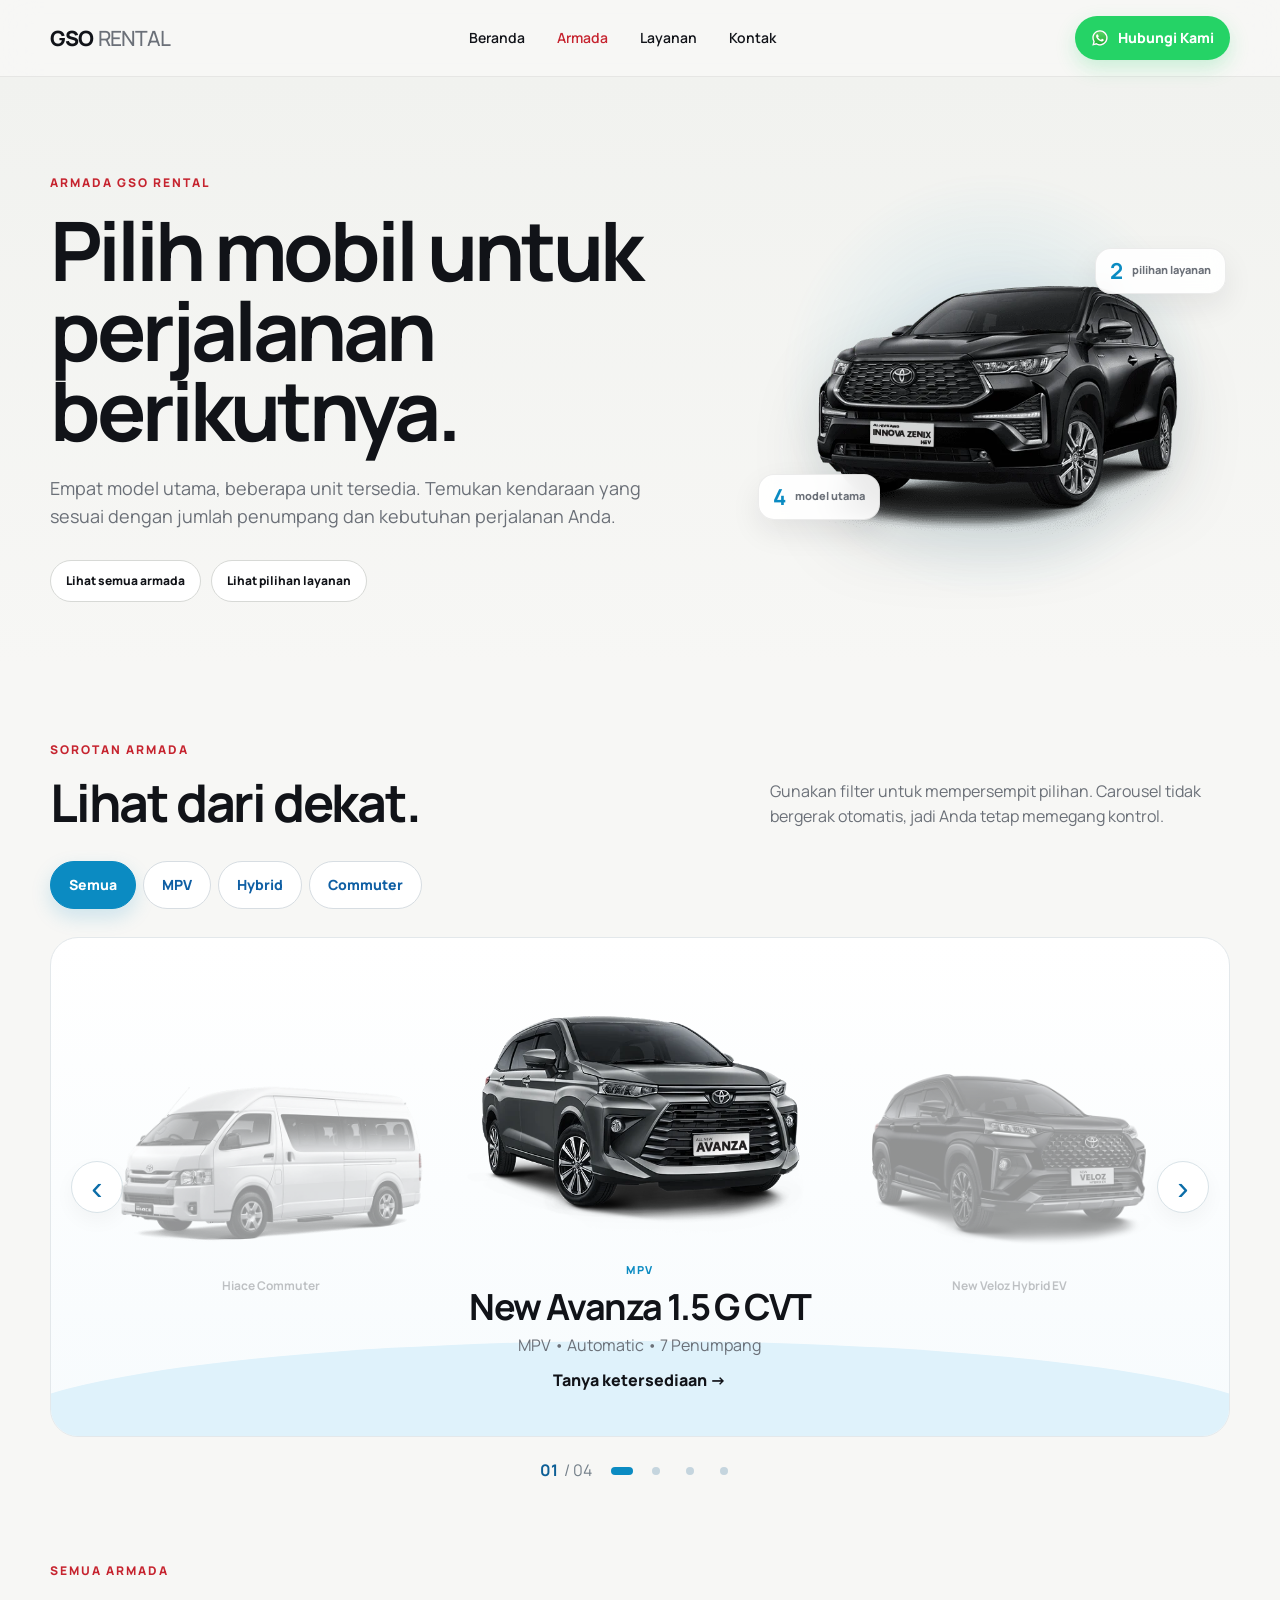
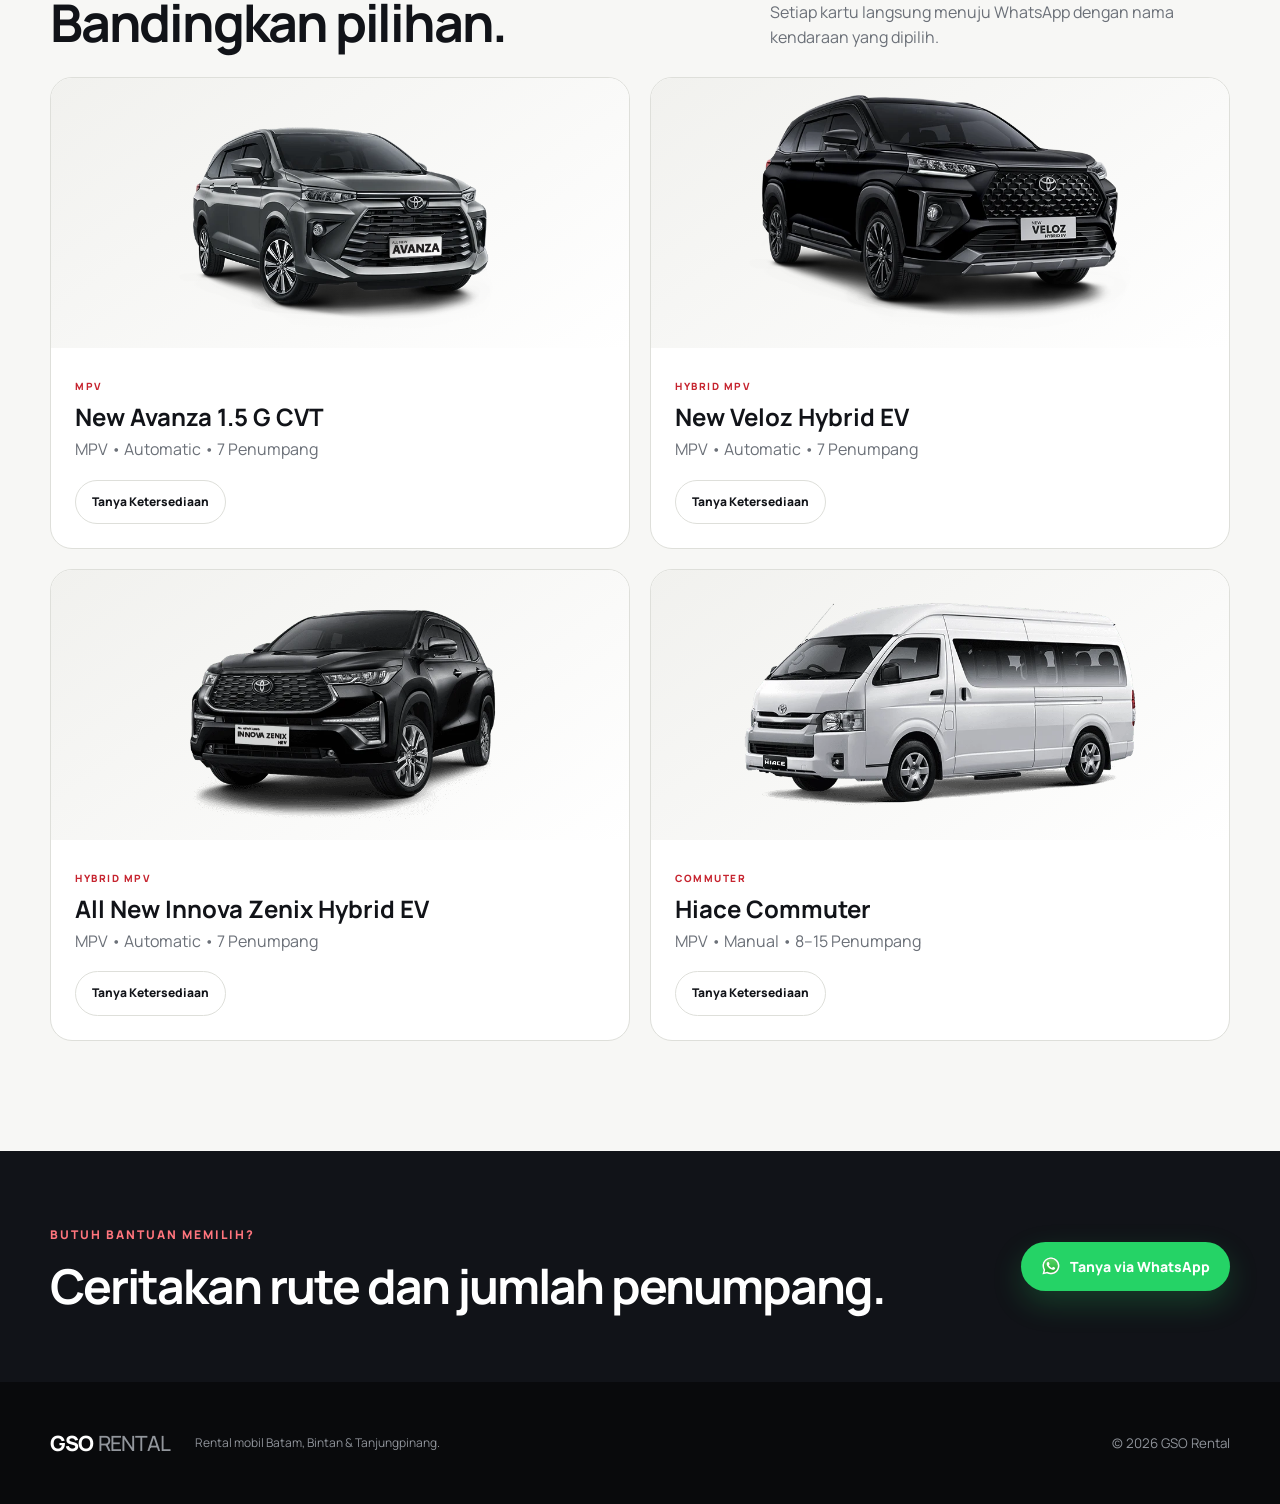
==== commit c2e2a03e: "Added SEO and Location" ====
--- a/armada/index.html
+++ b/armada/index.html
@@ -4,13 +4,18 @@
   <meta charset="utf-8">
   <meta name="viewport" content="width=device-width,initial-scale=1">
   <meta name="description" content="Lihat pilihan armada GSO Rental: Avanza, Veloz Hybrid, Innova Zenix Hybrid dan Hiace untuk kebutuhan perjalanan di Batam, Bintan dan Tanjungpinang.">
-  <meta name="robots" content="noindex,nofollow">
+  <meta name="robots" content="index,follow,max-image-preview:large">
   <meta name="theme-color" content="#111318">
+  <link rel="canonical" href="https://gsorental.com/armada/">
   <meta property="og:locale" content="id_ID">
   <meta property="og:type" content="website">
   <meta property="og:title" content="Armada GSO Rental | Avanza, Veloz Hybrid, Zenix & Hiace">
   <meta property="og:description" content="Pilih armada GSO Rental sesuai jumlah penumpang dan kebutuhan perjalanan di Batam, Bintan dan Tanjungpinang.">
-  <title>Armada | GSO Rental</title>
+  <meta property="og:site_name" content="GSO Rental">
+  <meta property="og:url" content="https://gsorental.com/armada/">
+  <meta property="og:image" content="https://gsorental.com/assets/zenix.webp">
+  <meta name="twitter:card" content="summary_large_image">
+  <title>Armada Rental Mobil Batam | Avanza, Veloz, Zenix & Hiace | GSO Rental</title>
   <link rel="icon" href="/favicon.ico" sizes="any">
   <link rel="icon" href="/favicon.svg" type="image/svg+xml">
   <script>document.documentElement.classList.add('js');</script>
@@ -24,7 +29,7 @@
   <nav class="nav container" aria-label="Navigasi utama">
     <a class="brand" href="/" aria-label="GSO Rental beranda">GSO<span>RENTAL</span></a>
     <div class="nav-links" id="primary-nav">
-      <a href="/">Beranda</a><a href="/armada/" class="active" aria-current="page">Armada</a><a href="/layanan/">Layanan</a><a href="/artikel/">Artikel</a><a href="/#kontak">Kontak</a>
+      <a href="/">Beranda</a><a href="/armada/" class="active" aria-current="page">Armada</a><a href="/layanan/">Layanan</a><a href="/#kontak">Kontak</a>
     </div>
     <div class="nav-actions">
       <button class="nav-toggle" type="button" aria-expanded="false" aria-controls="primary-nav" aria-label="Buka menu"><span></span><span></span><span></span></button>
--- a/style.css
+++ b/style.css
@@ -119,6 +119,7 @@
 .map-placeholder>*:not(.map-grid){position:relative;z-index:1}
 .map-pin{width:48px;height:48px;border-radius:50%;display:grid;place-items:center;background:var(--accent);color:#fff;font-size:24px;box-shadow:0 12px 28px rgba(198,36,47,.2);margin-bottom:12px}
 .map-placeholder span{font-size:12px;color:var(--muted);margin-top:4px}
+.map-placeholder address{position:relative;z-index:1;margin-top:8px;text-align:center;font-style:normal;font-size:13px;line-height:1.65;color:var(--muted);padding:0 24px}
 .contact{display:grid;grid-template-columns:.85fr 1.15fr;gap:80px;align-items:center;padding:120px 0}
 .contact-copy p{color:var(--muted);max-width:500px}
 .contact-panel{border-top:1px solid var(--line)}
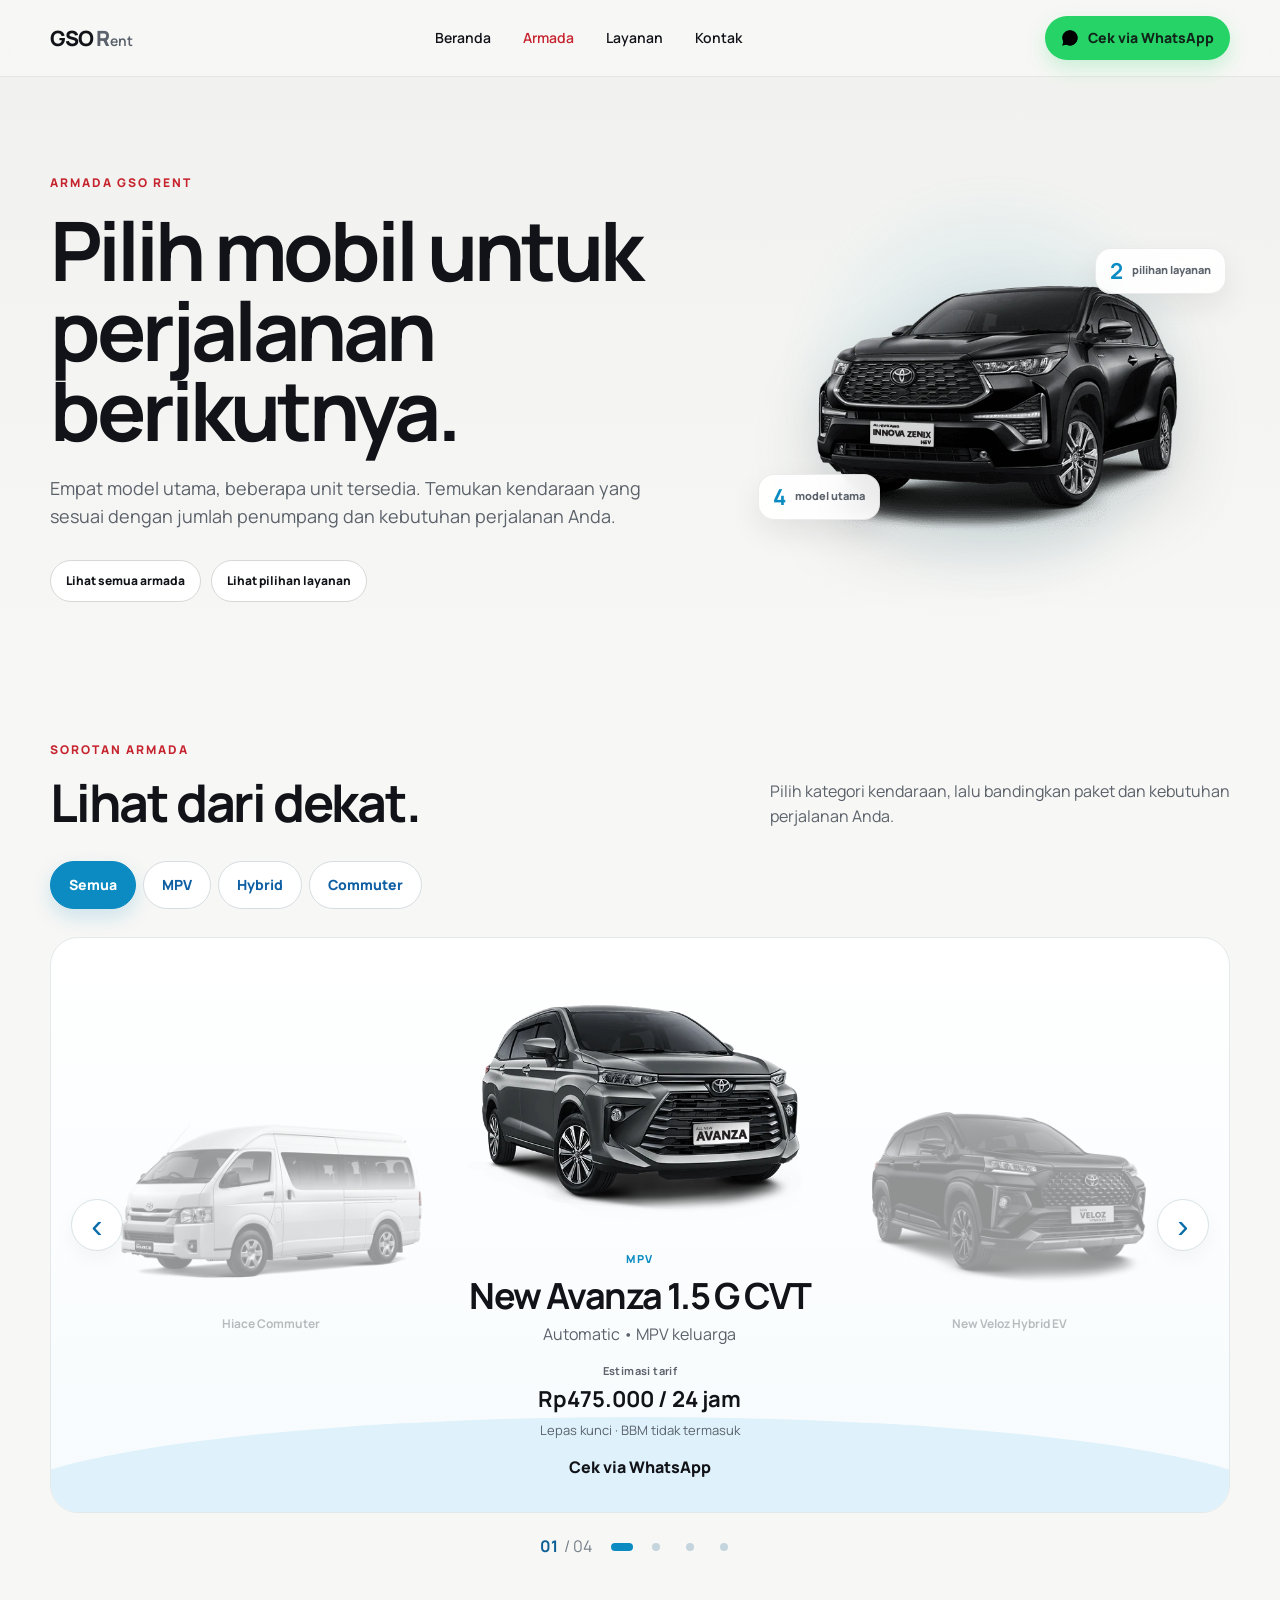
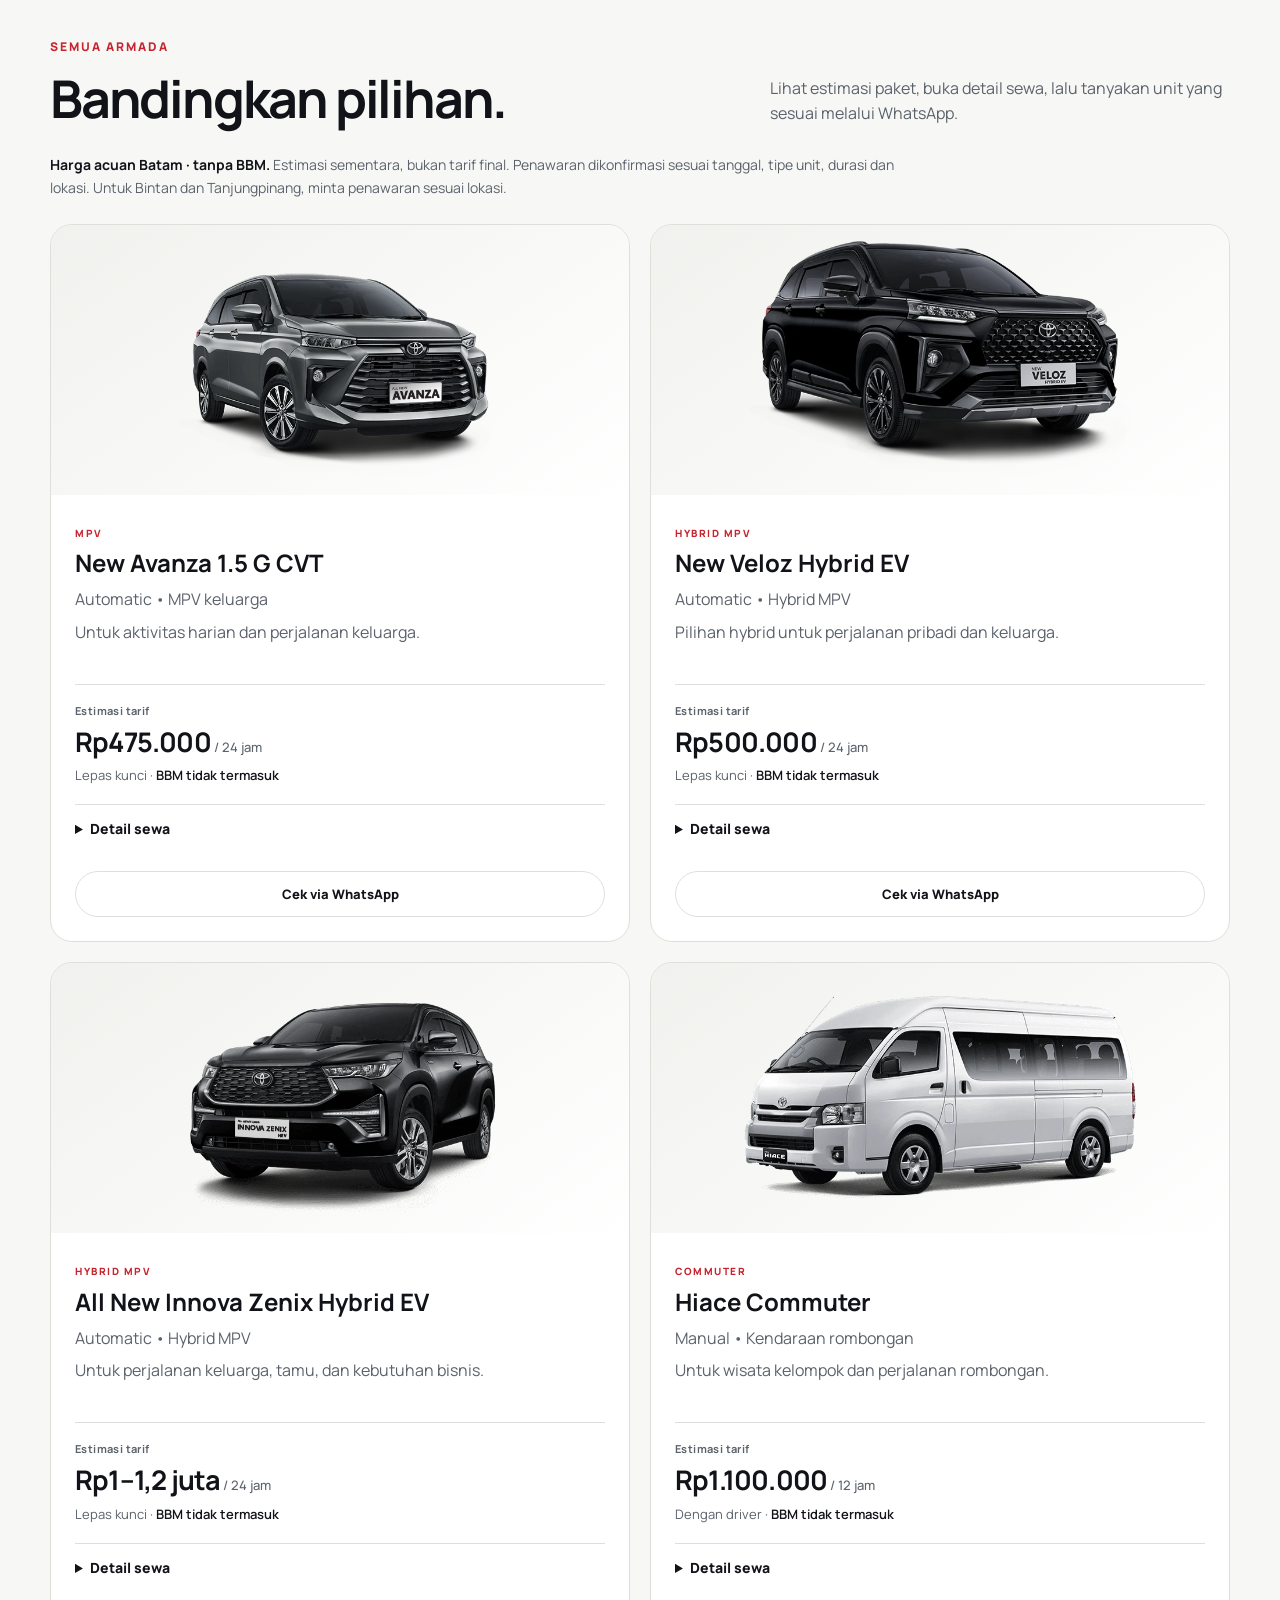
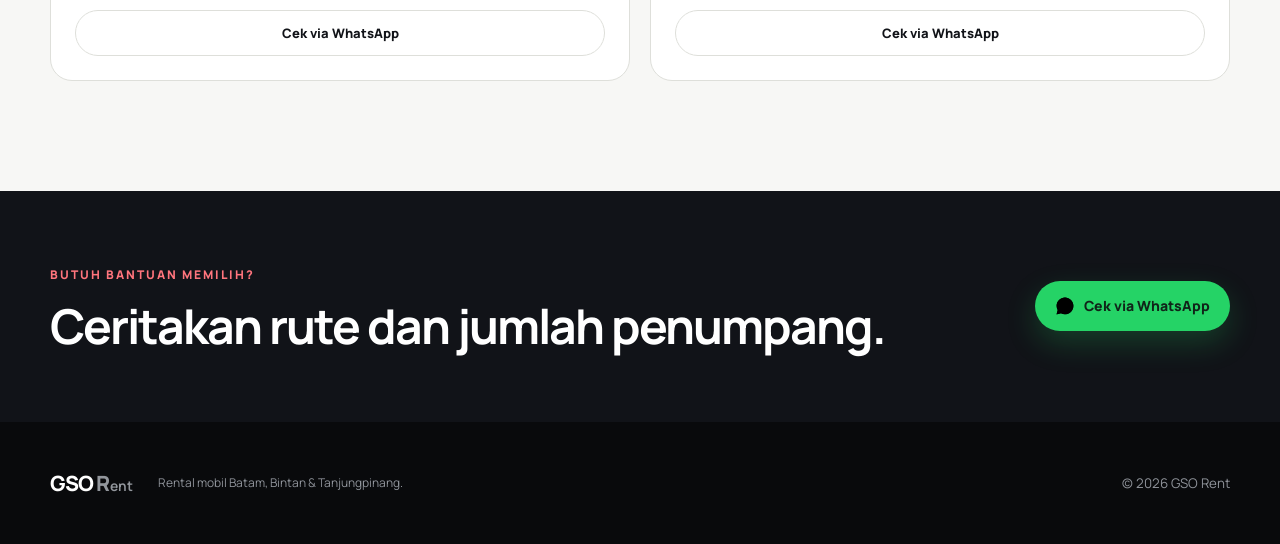
==== commit 30b47604: "Modified company name" ====
--- a/armada/index.html
+++ b/armada/index.html
@@ -3,19 +3,19 @@
 <head>
   <meta charset="utf-8">
   <meta name="viewport" content="width=device-width,initial-scale=1">
-  <meta name="description" content="Lihat pilihan armada GSO Rental: Avanza, Veloz Hybrid, Innova Zenix Hybrid dan Hiace untuk kebutuhan perjalanan di Batam, Bintan dan Tanjungpinang.">
+  <meta name="description" content="Lihat pilihan armada GSO Rent: Avanza, Veloz Hybrid, Innova Zenix Hybrid dan Hiace untuk kebutuhan perjalanan di Batam, Bintan dan Tanjungpinang.">
   <meta name="robots" content="index,follow,max-image-preview:large">
   <meta name="theme-color" content="#111318">
   <link rel="canonical" href="https://gsorental.com/armada/">
   <meta property="og:locale" content="id_ID">
   <meta property="og:type" content="website">
-  <meta property="og:title" content="Armada GSO Rental | Avanza, Veloz Hybrid, Zenix & Hiace">
-  <meta property="og:description" content="Pilih armada GSO Rental sesuai jumlah penumpang dan kebutuhan perjalanan di Batam, Bintan dan Tanjungpinang.">
-  <meta property="og:site_name" content="GSO Rental">
+  <meta property="og:title" content="Armada GSO Rent | Avanza, Veloz Hybrid, Zenix & Hiace">
+  <meta property="og:description" content="Pilih armada GSO Rent sesuai jumlah penumpang dan kebutuhan perjalanan di Batam, Bintan dan Tanjungpinang.">
+  <meta property="og:site_name" content="GSO Rent">
   <meta property="og:url" content="https://gsorental.com/armada/">
   <meta property="og:image" content="https://gsorental.com/assets/zenix.webp">
   <meta name="twitter:card" content="summary_large_image">
-  <title>Armada Rental Mobil Batam | Avanza, Veloz, Zenix & Hiace | GSO Rental</title>
+  <title>Armada Rental Mobil Batam | Avanza, Veloz, Zenix & Hiace | GSO Rent</title>
   <link rel="icon" href="/favicon.ico" sizes="any">
   <link rel="icon" href="/favicon.svg" type="image/svg+xml">
   <script>document.documentElement.classList.add('js');</script>
@@ -23,29 +23,31 @@
   <link rel="preconnect" href="https://fonts.gstatic.com" crossorigin>
   <link href="https://fonts.googleapis.com/css2?family=Manrope:wght@400;500;600;700;800&display=swap" rel="stylesheet">
   <link rel="stylesheet" href="/style.css">
+<link rel="stylesheet" href="/rental.css">
 </head>
 <body>
 <header class="nav-wrap">
   <nav class="nav container" aria-label="Navigasi utama">
-    <a class="brand" href="/" aria-label="GSO Rental beranda">GSO<span>RENTAL</span></a>
+    <a class="brand" href="/" aria-label="GSO Rent beranda">GSO <b>R</b><span>ent</span></a>
     <div class="nav-links" id="primary-nav">
       <a href="/">Beranda</a><a href="/armada/" class="active" aria-current="page">Armada</a><a href="/layanan/">Layanan</a><a href="/#kontak">Kontak</a>
     </div>
     <div class="nav-actions">
       <button class="nav-toggle" type="button" aria-expanded="false" aria-controls="primary-nav" aria-label="Buka menu"><span></span><span></span><span></span></button>
-      <a class="btn btn-small nav-cta" href="https://wa.me/6281383552217" target="_blank" rel="noopener"><img src="/assets/whatsapp.svg" width="18" height="18" alt="" aria-hidden="true"> Hubungi Kami</a>
+      <a class="btn btn-small nav-cta" href="https://wa.me/6281383552217?text=Halo%20GSO%20Rent%2C%20saya%20ingin%20cek%20ketersediaan.%0AUnit%3A%20mohon%20rekomendasi%0ALayanan%3A%20driver%20%2F%20lepas%20kunci%0ATanggal%20%26%20durasi%3A%20%E2%80%A6%0ALokasi%20jemput%3A%20%E2%80%A6%0AJumlah%20orang%20%26%20koper%3A%20%E2%80%A6%0AMohon%20penawaran%20tanpa%20BBM." target="_blank" rel="noopener"><img src="/assets/whatsapp.svg" width="18" height="18" alt="" aria-hidden="true"> Cek via WhatsApp</a>
     </div>
   </nav>
 </header>
-<main>
+<a class="skip-link" href="#main-content">Lewati ke konten</a>
+<main id="main-content">
   <section class="page-hero catalog-hero">
     <div class="container page-hero-inner">
       <div class="page-hero-copy">
-        <span class="eyebrow">ARMADA GSO RENTAL</span>
+        <span class="eyebrow">ARMADA GSO RENT</span>
         <h1>Pilih mobil untuk perjalanan berikutnya.</h1>
         <p>Empat model utama, beberapa unit tersedia. Temukan kendaraan yang sesuai dengan jumlah penumpang dan kebutuhan perjalanan Anda.</p>
         <div class="hero-jump-links" aria-label="Pilihan cepat armada">
-          <a href="#catalog">Lihat semua armada</a>
+          <a href="#semua-armada">Lihat semua armada</a>
           <a href="/layanan/">Lihat pilihan layanan</a>
         </div>
       </div>
@@ -61,7 +63,7 @@
   <section class="catalog-section container" id="catalog">
     <div class="catalog-section-head reveal">
       <div><span class="eyebrow">SOROTAN ARMADA</span><h2>Lihat dari dekat.</h2></div>
-      <p>Gunakan filter untuk mempersempit pilihan. Carousel tidak bergerak otomatis, jadi Anda tetap memegang kontrol.</p>
+      <p>Pilih kategori kendaraan, lalu bandingkan paket dan kebutuhan perjalanan Anda.</p>
     </div>
 
     <div class="catalog-tabs reveal" aria-label="Filter armada">
@@ -74,41 +76,25 @@
     <div class="showcase reveal" id="fleet-showcase" tabindex="0" aria-label="Sorotan armada. Gunakan tombol panah untuk berpindah kendaraan.">
       <button class="showcase-arrow prev" type="button" aria-label="Armada sebelumnya">‹</button>
       <div class="showcase-side side-left"><img id="prev-car-img" src="/assets/hiace.webp" width="688" height="408" alt=""><span id="prev-car-name">Hiace Commuter</span></div>
-      <div class="showcase-main" aria-live="polite"><img id="main-car-img" src="/assets/avanza.webp" width="688" height="408" alt="New Avanza 1.5 G CVT"><span class="showcase-type" id="main-car-type">MPV</span><h2 id="main-car-name">New Avanza 1.5 G CVT</h2><p id="main-car-spec">MPV • Automatic • 7 Penumpang</p><a id="main-car-cta" class="text-link" href="https://wa.me/6281383552217" target="_blank" rel="noopener">Tanya ketersediaan →</a></div>
+      <div class="showcase-main" aria-live="polite"><img id="main-car-img" src="/assets/avanza.webp" width="688" height="408" alt="New Avanza 1.5 G CVT"><span class="showcase-type" id="main-car-type">MPV</span><h2 id="main-car-name">New Avanza 1.5 G CVT</h2><p id="main-car-spec">Automatic • MPV keluarga</p><div id="main-car-price" class="showcase-price"><small>Estimasi tarif</small><strong>Rp475.000 / 24 jam</strong><p>Lepas kunci · BBM tidak termasuk</p></div><a id="main-car-cta" class="text-link" href="https://wa.me/6281383552217?text=Halo%20GSO%20Rent%2C%20saya%20ingin%20cek%20ketersediaan.%0AUnit%3A%20New%20Avanza%201.5%20G%20CVT%0ALayanan%3A%20Lepas%20kunci%0ATanggal%20%26%20durasi%3A%20%E2%80%A6%0ALokasi%20jemput%3A%20%E2%80%A6%0AJumlah%20orang%20%26%20koper%3A%20%E2%80%A6%0AMohon%20penawaran%20tanpa%20BBM." target="_blank" rel="noopener">Cek via WhatsApp</a></div>
       <div class="showcase-side side-right"><img id="next-car-img" src="/assets/veloz.webp" width="688" height="408" alt=""><span id="next-car-name">New Veloz Hybrid EV</span></div>
       <button class="showcase-arrow next" type="button" aria-label="Armada berikutnya">›</button>
     </div>
 
     <div class="catalog-progress reveal"><strong id="catalog-index">01</strong><span>/ 04</span><div id="catalog-dots" class="catalog-dots" aria-label="Pilih armada"></div></div>
 
-    <div class="catalog-grid-head reveal">
+    <div class="catalog-grid-head reveal" id="semua-armada">
       <div><span class="eyebrow">SEMUA ARMADA</span><h2>Bandingkan pilihan.</h2></div>
-      <p>Setiap kartu langsung menuju WhatsApp dengan nama kendaraan yang dipilih.</p>
+      <p>Lihat estimasi paket, buka detail sewa, lalu tanyakan unit yang sesuai melalui WhatsApp.</p>
     </div>
 
-    <div class="catalog-grid" id="catalog-grid">
-      <article class="catalog-card reveal" data-tags="mpv">
-        <div class="catalog-card-img"><img src="/assets/avanza.webp" width="688" height="408" alt="New Avanza 1.5 G CVT" loading="lazy" decoding="async"></div>
-        <div><span>MPV</span><h3>New Avanza 1.5 G CVT</h3><p>MPV • Automatic • 7 Penumpang</p><a class="mini-cta" href="https://wa.me/6281383552217?text=Halo%20GSO%20Rental%2C%20saya%20ingin%20menanyakan%20New%20Avanza%201.5%20G%20CVT." target="_blank" rel="noopener">Tanya Ketersediaan</a></div>
-      </article>
-      <article class="catalog-card reveal" data-tags="mpv hybrid">
-        <div class="catalog-card-img"><img src="/assets/veloz.webp" width="688" height="408" alt="New Veloz Hybrid EV" loading="lazy" decoding="async"></div>
-        <div><span>HYBRID MPV</span><h3>New Veloz Hybrid EV</h3><p>MPV • Automatic • 7 Penumpang</p><a class="mini-cta" href="https://wa.me/6281383552217?text=Halo%20GSO%20Rental%2C%20saya%20ingin%20menanyakan%20New%20Veloz%20Hybrid%20EV." target="_blank" rel="noopener">Tanya Ketersediaan</a></div>
-      </article>
-      <article class="catalog-card reveal" data-tags="mpv hybrid">
-        <div class="catalog-card-img"><img src="/assets/zenix.webp" width="688" height="408" alt="All New Innova Zenix Hybrid EV" loading="lazy" decoding="async"></div>
-        <div><span>HYBRID MPV</span><h3>All New Innova Zenix Hybrid EV</h3><p>MPV • Automatic • 7 Penumpang</p><a class="mini-cta" href="https://wa.me/6281383552217?text=Halo%20GSO%20Rental%2C%20saya%20ingin%20menanyakan%20All%20New%20Innova%20Zenix%20Hybrid%20EV." target="_blank" rel="noopener">Tanya Ketersediaan</a></div>
-      </article>
-      <article class="catalog-card reveal" data-tags="commuter">
-        <div class="catalog-card-img"><img src="/assets/hiace.webp" width="688" height="408" alt="Hiace Commuter" loading="lazy" decoding="async"></div>
-        <div><span>COMMUTER</span><h3>Hiace Commuter</h3><p>MPV • Manual • 8–15 Penumpang</p><a class="mini-cta" href="https://wa.me/6281383552217?text=Halo%20GSO%20Rental%2C%20saya%20ingin%20menanyakan%20Hiace%20Commuter." target="_blank" rel="noopener">Tanya Ketersediaan</a></div>
-      </article>
-    </div>
+    <p class="pricing-notice"><strong>Harga acuan Batam · tanpa BBM.</strong> Estimasi sementara, bukan tarif final. Penawaran dikonfirmasi sesuai tanggal, tipe unit, durasi dan lokasi. Untuk Bintan dan Tanjungpinang, minta penawaran sesuai lokasi.</p><div class="catalog-grid" id="catalog-grid"><article class="catalog-card reveal" data-tags="mpv" data-car="avanza"><div class="catalog-card-img"><img src="/assets/avanza.webp" width="688" height="408" alt="New Avanza 1.5 G CVT" loading="lazy" decoding="async"></div><div><div class="car-heading"><span>MPV</span><h3>New Avanza 1.5 G CVT</h3><p>Automatic • MPV keluarga</p><p class="car-purpose">Untuk aktivitas harian dan perjalanan keluarga.</p></div><div class="rental-price"><small>Estimasi tarif</small><strong>Rp475.000<small> / 24 jam</small></strong><p>Lepas kunci · <b>BBM tidak termasuk</b></p></div><details class="rental-details"><summary>Detail sewa</summary><div><p>Sampaikan jumlah orang dan koper agar susunan kursi dapat disesuaikan dengan kebutuhan.</p><p><strong>Bulanan:</strong> Rp7.500.000 · lepas kunci, tanpa BBM.</p><p>Paket dengan driver ditawarkan terpisah.</p><p>Biaya antar, parkir, tol, makan driver, lembur, deposit dan batas kilometer perlu dikonfirmasi dalam penawaran.</p></div></details><a class="mini-cta" href="https://wa.me/6281383552217?text=Halo%20GSO%20Rent%2C%20saya%20ingin%20cek%20ketersediaan.%0AUnit%3A%20New%20Avanza%201.5%20G%20CVT%0ALayanan%3A%20Lepas%20kunci%0ATanggal%20%26%20durasi%3A%20%E2%80%A6%0ALokasi%20jemput%3A%20%E2%80%A6%0AJumlah%20orang%20%26%20koper%3A%20%E2%80%A6%0AMohon%20penawaran%20tanpa%20BBM." target="_blank" rel="noopener" aria-label="Cek New Avanza 1.5 G CVT via WhatsApp">Cek via WhatsApp</a></div></article><article class="catalog-card reveal" data-tags="mpv hybrid" data-car="veloz"><div class="catalog-card-img"><img src="/assets/veloz.webp" width="688" height="408" alt="New Veloz Hybrid EV" loading="lazy" decoding="async"></div><div><div class="car-heading"><span>HYBRID MPV</span><h3>New Veloz Hybrid EV</h3><p>Automatic • Hybrid MPV</p><p class="car-purpose">Pilihan hybrid untuk perjalanan pribadi dan keluarga.</p></div><div class="rental-price"><small>Estimasi tarif</small><strong>Rp500.000<small> / 24 jam</small></strong><p>Lepas kunci · <b>BBM tidak termasuk</b></p></div><details class="rental-details"><summary>Detail sewa</summary><div><p>Sampaikan jumlah orang dan koper. Tipe serta unit yang tersedia dikonfirmasi saat pemesanan.</p><p><strong>Bulanan:</strong> Rp8.500.000 · lepas kunci, tanpa BBM.</p><p>Paket dengan driver ditawarkan terpisah.</p><p>Biaya antar, parkir, tol, makan driver, lembur, deposit dan batas kilometer perlu dikonfirmasi dalam penawaran.</p></div></details><a class="mini-cta" href="https://wa.me/6281383552217?text=Halo%20GSO%20Rent%2C%20saya%20ingin%20cek%20ketersediaan.%0AUnit%3A%20New%20Veloz%20Hybrid%20EV%0ALayanan%3A%20Lepas%20kunci%0ATanggal%20%26%20durasi%3A%20%E2%80%A6%0ALokasi%20jemput%3A%20%E2%80%A6%0AJumlah%20orang%20%26%20koper%3A%20%E2%80%A6%0AMohon%20penawaran%20tanpa%20BBM." target="_blank" rel="noopener" aria-label="Cek New Veloz Hybrid EV via WhatsApp">Cek via WhatsApp</a></div></article><article class="catalog-card reveal" data-tags="mpv hybrid" data-car="zenix"><div class="catalog-card-img"><img src="/assets/zenix.webp" width="688" height="408" alt="All New Innova Zenix Hybrid EV" loading="lazy" decoding="async"></div><div><div class="car-heading"><span>HYBRID MPV</span><h3>All New Innova Zenix Hybrid EV</h3><p>Automatic • Hybrid MPV</p><p class="car-purpose">Untuk perjalanan keluarga, tamu, dan kebutuhan bisnis.</p></div><div class="rental-price"><small>Estimasi tarif</small><strong>Rp1–1,2 juta<small> / 24 jam</small></strong><p>Lepas kunci · <b>BBM tidak termasuk</b></p></div><details class="rental-details"><summary>Detail sewa</summary><div><p>Estimasi berbeda menurut tipe V atau Q. Konfirmasi tipe, susunan kursi dan ruang koper sebelum memilih unit.</p><p><strong>Bulanan:</strong> Rp17–18 juta · lepas kunci, tanpa BBM.</p><p>Paket dengan driver ditawarkan terpisah.</p><p>Biaya antar, parkir, tol, makan driver, lembur, deposit dan batas kilometer perlu dikonfirmasi dalam penawaran.</p></div></details><a class="mini-cta" href="https://wa.me/6281383552217?text=Halo%20GSO%20Rent%2C%20saya%20ingin%20cek%20ketersediaan.%0AUnit%3A%20All%20New%20Innova%20Zenix%20Hybrid%20EV%0ALayanan%3A%20Lepas%20kunci%0ATanggal%20%26%20durasi%3A%20%E2%80%A6%0ALokasi%20jemput%3A%20%E2%80%A6%0AJumlah%20orang%20%26%20koper%3A%20%E2%80%A6%0AMohon%20penawaran%20tanpa%20BBM." target="_blank" rel="noopener" aria-label="Cek All New Innova Zenix Hybrid EV via WhatsApp">Cek via WhatsApp</a></div></article><article class="catalog-card reveal" data-tags="commuter" data-car="hiace"><div class="catalog-card-img"><img src="/assets/hiace.webp" width="688" height="408" alt="Hiace Commuter" loading="lazy" decoding="async"></div><div><div class="car-heading"><span>COMMUTER</span><h3>Hiace Commuter</h3><p>Manual • Kendaraan rombongan</p><p class="car-purpose">Untuk wisata kelompok dan perjalanan rombongan.</p></div><div class="rental-price"><small>Estimasi tarif</small><strong>Rp1.100.000<small> / 12 jam</small></strong><p>Dengan driver · <b>BBM tidak termasuk</b></p></div><details class="rental-details"><summary>Detail sewa</summary><div><p>Sampaikan jumlah seluruh penumpang dan ukuran koper agar kapasitas unit dapat dikonfirmasi.</p><p><strong>Bulanan:</strong> Minta penawaran sesuai rute dan hari kerja.</p><p>Estimasi untuk rute Batam yang disepakati. Kontrak bulanan sesuai kebutuhan.</p><p>Biaya antar, parkir, tol, makan driver, lembur, deposit dan batas kilometer perlu dikonfirmasi dalam penawaran.</p></div></details><a class="mini-cta" href="https://wa.me/6281383552217?text=Halo%20GSO%20Rent%2C%20saya%20ingin%20cek%20ketersediaan.%0AUnit%3A%20Hiace%20Commuter%0ALayanan%3A%20Dengan%20driver%0ATanggal%20%26%20durasi%3A%20%E2%80%A6%0ALokasi%20jemput%3A%20%E2%80%A6%0AJumlah%20orang%20%26%20koper%3A%20%E2%80%A6%0AMohon%20penawaran%20tanpa%20BBM." target="_blank" rel="noopener" aria-label="Cek Hiace Commuter via WhatsApp">Cek via WhatsApp</a></div></article></div>
     <p class="catalog-empty" id="catalog-empty" hidden>Tidak ada armada pada kategori ini.</p>
   </section>
 
-  <section class="cta-band"><div class="container reveal"><div><span class="eyebrow">BUTUH BANTUAN MEMILIH?</span><h2>Ceritakan rute dan jumlah penumpang.</h2></div><a class="btn btn-primary" href="https://wa.me/6281383552217?text=Halo%20GSO%20Rental%2C%20saya%20ingin%20dibantu%20memilih%20unit." target="_blank" rel="noopener"><img src="/assets/whatsapp.svg" width="20" height="20" alt="" aria-hidden="true"> Tanya via WhatsApp</a></div></section>
+  <section class="cta-band"><div class="container reveal"><div><span class="eyebrow">BUTUH BANTUAN MEMILIH?</span><h2>Ceritakan rute dan jumlah penumpang.</h2></div><a class="btn btn-primary" href="https://wa.me/6281383552217?text=Halo%20GSO%20Rent%2C%20saya%20ingin%20cek%20ketersediaan.%0AUnit%3A%20mohon%20rekomendasi%0ALayanan%3A%20driver%20%2F%20lepas%20kunci%0ATanggal%20%26%20durasi%3A%20%E2%80%A6%0ALokasi%20jemput%3A%20%E2%80%A6%0AJumlah%20orang%20%26%20koper%3A%20%E2%80%A6%0AMohon%20penawaran%20tanpa%20BBM." target="_blank" rel="noopener"><img src="/assets/whatsapp.svg" width="20" height="20" alt="" aria-hidden="true"> Cek via WhatsApp</a></div></section>
 </main>
-<footer><div class="container"><a class="brand inverse" href="/">GSO<span>RENTAL</span></a><p>Rental mobil Batam, Bintan & Tanjungpinang.</p><small>© <span id="year"></span> GSO Rental</small></div></footer>
-<script src="/script.js"></script><script src="/armada.js"></script>
+<footer><div class="container"><a class="brand inverse" href="/">GSO <b>R</b><span>ent</span></a><p>Rental mobil Batam, Bintan & Tanjungpinang.</p><small>© <span id="year"></span> GSO Rent</small></div></footer>
+<script src="/script.js"></script><script src="/fleet-data.js"></script><script src="/armada.js"></script>
+<script src="/enquiry.js"></script>
 </body></html>
--- a/style.css
+++ b/style.css
@@ -20,8 +20,9 @@
 /* Navigation */
 .nav-wrap{position:sticky;top:0;z-index:30;background:rgba(247,247,245,.90);backdrop-filter:blur(18px);-webkit-backdrop-filter:blur(18px);border-bottom:1px solid rgba(17,19,24,.07)}
 .nav{position:relative;height:76px;display:flex;align-items:center;justify-content:space-between;gap:18px}
-.brand{font-size:21px;font-weight:800;letter-spacing:-1px;text-decoration:none;color:var(--ink);flex-shrink:0}
-.brand span{font-weight:500;margin-left:5px;color:var(--muted)}
+.brand{font-size:21px;font-weight:800;letter-spacing:-1px;text-decoration:none;color:var(--ink);flex-shrink:0;white-space:nowrap}
+.brand b{font:inherit;color:var(--muted)}
+.brand span{font-size:.66em;font-weight:650;letter-spacing:-.15px;margin-left:1px;color:var(--muted)}
 .nav-links{display:flex;align-items:center;gap:32px}
 .nav-links a{color:var(--ink);text-decoration:none;font-weight:600;font-size:14px;min-height:40px;display:inline-flex;align-items:center}
 .nav-links a:hover,.nav-links a.active{color:var(--accent)}
@@ -227,7 +228,7 @@
 footer{background:#090a0c;color:#fff;padding:40px 0}
 footer .container{display:flex;align-items:center;gap:25px}
 footer p{color:#8f939a;font-size:12px;flex:1}
-.brand.inverse{color:#fff}.brand.inverse span{color:#92969c}
+.brand.inverse{color:#fff}.brand.inverse b,.brand.inverse span{color:#92969c}
 footer small{color:#8f939a}
 
 /* Progressive enhancement: content stays visible if JS is blocked or fails. */
--- a/rental.css
+++ b/rental.css
@@ -0,0 +1,78 @@
+/* Rental details and enquiry improvements. Original visual direction retained. */
+:root{--muted:#5b626b}
+[hidden]{display:none!important}
+.btn-primary,.nav-cta{color:#102419}
+.btn-primary:hover,.nav-cta:hover{color:#102419}
+.btn-primary img,.nav-cta img{filter:brightness(0)}
+.btn,.mini-cta,.nav-toggle{min-height:44px}
+:where(a,button,summary,input,select):focus-visible{outline:3px solid #075c8a;outline-offset:4px}
+.skip-link{position:fixed;top:-100px;left:12px;z-index:100;padding:12px 18px;background:#fff;color:#111318;border:2px solid #111318;border-radius:10px}
+.skip-link:focus{top:10px}
+.pricing-notice{font-size:14px;color:var(--muted);line-height:1.65;margin:0 0 24px;max-width:850px}
+.pricing-notice strong{color:var(--ink)}
+.fleet-browse{display:inline-flex;align-items:center;min-height:44px;margin:0 0 16px;font-size:14px}
+.car-info{display:flex;flex-direction:column;align-items:stretch;gap:0}
+.car-heading{min-width:0}
+.car-info h3,.catalog-card h3{margin-bottom:10px}
+.car-info .car-purpose,.catalog-card .car-purpose{margin:8px 0 0;line-height:1.6;min-height:44px}
+.car-card,.catalog-card{display:flex;flex-direction:column}
+.car-info,.catalog-card>div:last-child{flex:1}
+.catalog-card>div:last-child{display:flex;flex-direction:column}
+.catalog-card .car-heading>p{margin-bottom:0}
+.rental-price{border-top:1px solid var(--line);margin:20px 0 0;padding-top:17px}
+.rental-price>small,.showcase-price>small{display:block;font-size:11px;font-weight:700;color:var(--muted);letter-spacing:.4px}
+.rental-price>strong{display:block;font-size:27px;letter-spacing:-.8px;line-height:1.35;margin:5px 0}
+.rental-price>strong>small{font-size:13px;font-weight:500;color:var(--muted);letter-spacing:0}
+.rental-price>p,.catalog-card .rental-price>p{margin:4px 0 0;font-size:13px;line-height:1.6}
+.rental-price b{font-weight:600;color:var(--ink)}
+.rental-details{border-top:1px solid var(--line);margin:18px 0;color:var(--ink)}
+.rental-details summary,.enquiry-details summary{cursor:pointer;min-height:48px;padding:13px 0;font-size:14px;font-weight:800}
+.rental-details>div{padding:0 0 10px}
+.rental-details p,.catalog-card .rental-details p{font-size:13px;margin:0 0 12px;line-height:1.65;color:var(--muted)}
+.car-info>.mini-cta,.catalog-card>div>.mini-cta{margin-top:auto;align-self:stretch;font-size:13px}
+.showcase-price{margin:15px 0}
+.showcase-price>strong{display:block;font-size:22px;margin:5px 0;line-height:1.4}
+.showcase-price>p{font-size:13px}
+.showcase-arrow:disabled{opacity:.3;cursor:default}
+.catalog-grid-head,.booking-steps,#kontak{scroll-margin-top:100px}
+.booking-steps{padding:20px 0 60px}
+.booking-steps h2,.rental-comparison h2{font-size:clamp(30px,4vw,44px);line-height:1.1;letter-spacing:-1.5px;margin:0 0 32px}
+.booking-steps ol{list-style:none;counter-reset:steps;display:grid;grid-template-columns:repeat(3,1fr);padding:0;gap:28px;margin:0}
+.booking-steps li{counter-increment:steps;border-top:1px solid var(--line);padding-top:20px}
+.booking-steps li:before{content:'0' counter(steps);display:block;font-size:12px;font-weight:800;color:var(--accent);margin-bottom:12px}
+.booking-steps strong{font-size:18px}
+.booking-steps p{font-size:14px;line-height:1.7;color:var(--muted)}
+.office-pin{margin:18px 20px 0;font-size:13px;min-height:44px;display:flex;align-items:center;text-align:center}
+.contact-copy{order:1}.contact-panel{order:2}
+.enquiry-details{order:3;grid-column:1/-1;border-top:1px solid var(--line);padding-top:12px}
+.enquiry-details summary{font-size:17px}
+.enquiry-details summary small{font-size:12px;color:var(--muted);font-weight:500;margin-left:6px}
+.enquiry-details>p,.form-note{font-size:14px;line-height:1.6;color:var(--muted);max-width:750px}
+.enquiry-fields{display:grid;grid-template-columns:1fr 1fr;gap:20px;margin:24px 0}
+.enquiry-fields label{display:flex;flex-direction:column;gap:8px;font-size:13px;font-weight:700;min-width:0}
+.enquiry-fields input,.enquiry-fields select{font:inherit;font-size:16px;width:100%;min-width:0;min-height:48px;border:1px solid #b6bcb7;border-radius:10px;padding:12px;background:#fff;color:var(--ink)}
+.enquiry-fields input::placeholder{color:#626972;opacity:1}
+#enquiry-form .btn{border:0;font:inherit;font-size:14px;font-weight:800;cursor:pointer}
+.rental-comparison{padding:20px 0 70px}
+.package-grid{display:grid;grid-template-columns:1fr 1fr;gap:24px;margin-bottom:28px}
+.package-grid article{border:1px solid var(--line);border-radius:20px;background:#fff;padding:26px}
+.package-grid h3{margin:0 0 12px;font-size:24px}
+.package-grid p{color:var(--muted);font-size:15px;line-height:1.7}
+.package-grid a{font-size:14px;display:inline-flex;min-height:44px;align-items:center}
+html:not(.js) .catalog-tabs,html:not(.js) .showcase-arrow,html:not(.js) .catalog-progress{display:none}
+@media(max-width:900px){
+ html:not(.js) .nav{height:auto;flex-wrap:wrap;padding:12px 0}
+ html:not(.js) .nav-links{position:static;display:flex;flex-wrap:wrap;order:3;width:100%;padding:8px 0;background:none;border:0;box-shadow:none}
+ html:not(.js) .nav-toggle{display:none}
+}
+@media(max-width:720px){
+ .booking-steps ol,.package-grid,.enquiry-fields{grid-template-columns:1fr}
+ .booking-steps{padding-bottom:35px}
+ .rental-price>strong{font-size:25px}
+ .car-info .car-purpose{min-height:0}
+ .enquiry-details{margin-top:26px}
+ .showcase-price>strong{font-size:19px}
+ .nav-cta{font-size:12px;padding:10px 12px}
+ .rental-comparison{padding-bottom:45px}
+ .hero-actions{flex-wrap:wrap}
+}
